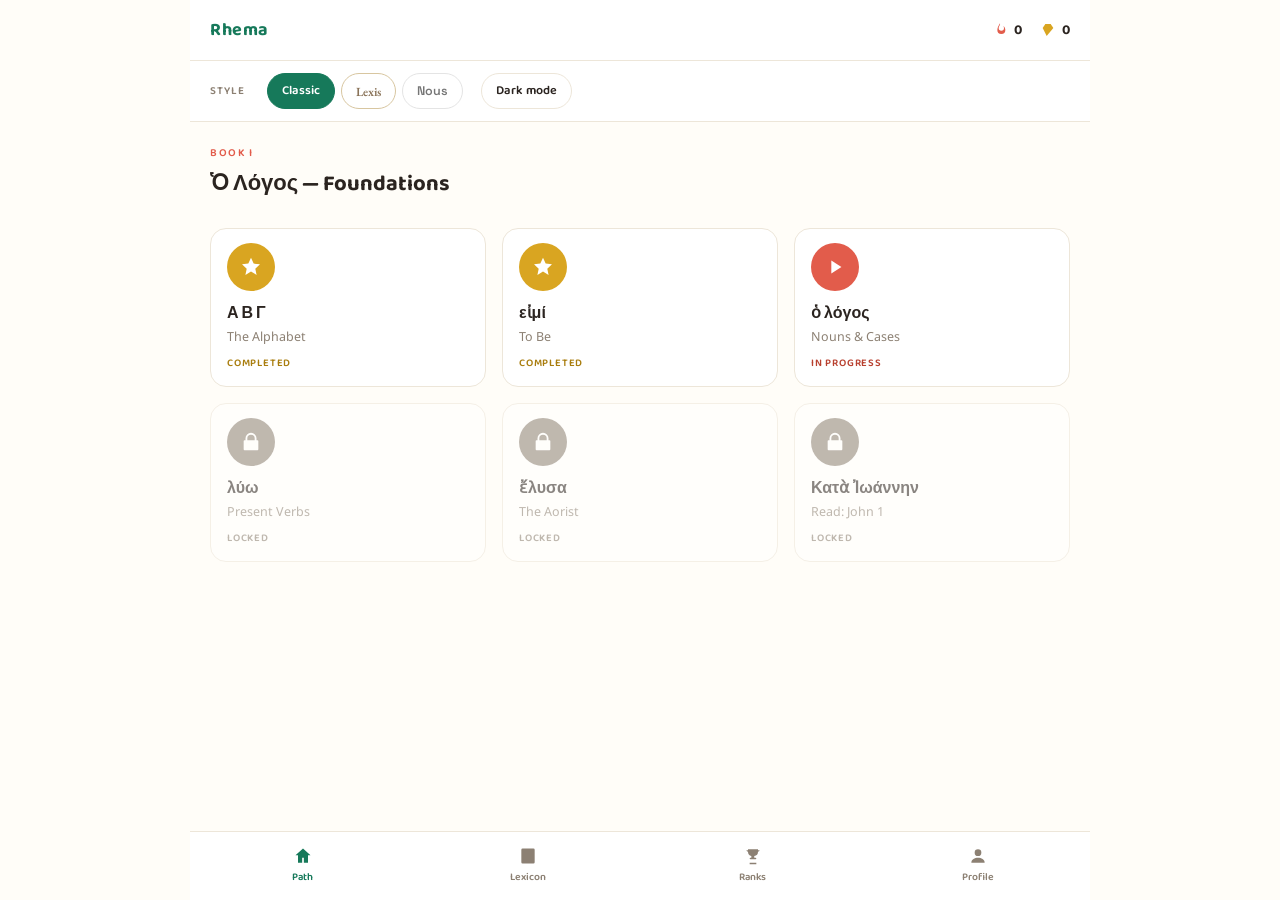
==== index.html @ 5d7080b9 "Scaffold Koine Greek learning app for Claude Code handoff Portable static-site project (plain HTML/C" ====
<!doctype html>
<html lang="en">
<head>
<meta charset="utf-8">
<meta name="viewport" content="width=device-width, initial-scale=1">
<title>Rhema — Learn Koine Greek</title>
<meta name="description" content="A Duolingo-style app for learning New Testament Koine Greek.">
<link rel="preconnect" href="https://fonts.googleapis.com">
<link rel="stylesheet" href="https://fonts.googleapis.com/css2?family=Baloo+2:wght@600;700;800&family=EB+Garamond:wght@500;600;700&family=Space+Grotesk:wght@500;600;700&family=Noto+Sans:wght@400;500;600;700&family=Noto+Serif:wght@400;600;700&display=swap">
<link rel="stylesheet" href="css/base.css">
<link rel="stylesheet" href="css/theme-classic.css">
<link rel="stylesheet" href="css/theme-lexis.css">
<link rel="stylesheet" href="css/theme-nous.css">
</head>
<body>

<div class="app-shell">

  <div class="topbar">
    <div class="app-name" id="appName">Rhema</div>
    <div class="stat-group">
      <div class="stat accent">
        <svg class="stat-icon" viewBox="0 0 24 24"><path d="M12 2c1 3-2 4-2 7a4 4 0 0 0 8 0c0-1-.5-2-1-3 2 1 3 4 3 6a6 6 0 0 1-12 0c0-4 2-6 4-10z" fill="currentColor"/></svg>
        <span id="streakStat">0</span>
      </div>
      <div class="stat gold">
        <svg class="stat-icon" viewBox="0 0 24 24"><path d="M4 9l4-6h8l4 6-10 12L4 9z" fill="currentColor"/></svg>
        <span id="xpStat">0</span>
      </div>
    </div>
  </div>

  <!--
    This panel is a WORKING demo of the theming decision from README.md
    (style is a user Settings preference, not a fixed choice) — not a
    placeholder. It should graduate into the real Settings screen rather
    than being thrown away once one exists.
  -->
  <div class="theme-panel">
    <span class="theme-panel-label">Style</span>
    <div class="theme-option-group" id="themeOptions">
      <button class="theme-option" data-theme="classic">Classic</button>
      <button class="theme-option" data-theme="lexis">Lexis</button>
      <button class="theme-option" data-theme="nous">Nous</button>
    </div>
    <button class="mode-toggle" id="modeToggle">
      <span id="modeLabel">Dark mode</span>
    </button>
  </div>

  <div class="unit-header">
    <div class="unit-kicker" id="unitKicker">&nbsp;</div>
    <div class="unit-title" id="unitTitle">&nbsp;</div>
  </div>

  <div class="lesson-path" id="lessonPath">
    <p style="padding:8px 4px;color:var(--muted);font-size:13px">Loading unit…</p>
  </div>

  <div class="bottom-nav">
    <button class="nav-item active" type="button">
      <svg viewBox="0 0 24 24"><path d="M12 3l9 8h-3v9h-5v-6H11v6H6v-9H3l9-8z" fill="currentColor"/></svg>
      <span class="nav-item-label">Path</span>
    </button>
    <button class="nav-item" type="button">
      <svg viewBox="0 0 24 24"><path d="M4 4.5A1.5 1.5 0 0 1 5.5 3H12v18H5.5A1.5 1.5 0 0 1 4 19.5v-15zM20 4.5A1.5 1.5 0 0 0 18.5 3H12v18h6.5a1.5 1.5 0 0 0 1.5-1.5v-15z" fill="currentColor"/></svg>
      <span class="nav-item-label">Lexicon</span>
    </button>
    <button class="nav-item" type="button">
      <svg viewBox="0 0 24 24"><path d="M6 4h12v3a5 5 0 0 1-4.5 5v2h1.5a1 1 0 0 1 0 2h-6a1 1 0 0 1 0-2H10v-2A5 5 0 0 1 6 7V4zM4 5h2v2a3 3 0 0 1-2-2V5zm16 0h-2v2a3 3 0 0 0 2-2V5zM8 20h8v2H8v-2z" fill="currentColor"/></svg>
      <span class="nav-item-label">Ranks</span>
    </button>
    <button class="nav-item" type="button">
      <svg viewBox="0 0 24 24"><circle cx="12" cy="8" r="4" fill="currentColor"/><path d="M4 20c0-4 4-6 8-6s8 2 8 6" fill="currentColor"/></svg>
      <span class="nav-item-label">Profile</span>
    </button>
  </div>

</div>

<script type="module">
  import { initTheme, setTheme, toggleMode, APP_NAME } from './js/theme.js';
  import { getProgress } from './js/storage.js';

  // ---- app name ----
  document.getElementById('appName').textContent = APP_NAME;
  document.title = `${APP_NAME} — Learn Koine Greek`;

  // ---- theme + mode, wired to js/theme.js + js/storage.js ----
  initTheme();
  refreshThemeUI();

  document.querySelectorAll('.theme-option').forEach((btn) => {
    btn.addEventListener('click', () => {
      setTheme(btn.dataset.theme);
      refreshThemeUI();
    });
  });

  document.getElementById('modeToggle').addEventListener('click', () => {
    toggleMode();
    refreshThemeUI();
  });

  function refreshThemeUI() {
    const current = document.documentElement.getAttribute('data-theme');
    const mode = document.documentElement.getAttribute('data-mode');
    document.querySelectorAll('.theme-option').forEach((btn) => {
      btn.classList.toggle('active', btn.dataset.theme === current);
    });
    document.getElementById('modeLabel').textContent =
      mode === 'dark' ? 'Light mode' : 'Dark mode';
  }

  // ---- progress stats, read from real storage (starts at 0 for a new learner) ----
  const progress = getProgress();
  document.getElementById('streakStat').textContent = progress.streak;
  document.getElementById('xpStat').textContent = progress.xp;

  // ---- lesson path, loaded from data/unit-01-foundations.sample.json ----
  loadUnit();

  async function loadUnit() {
    try {
      const res = await fetch('./data/unit-01-foundations.sample.json');
      if (!res.ok) throw new Error(`HTTP ${res.status}`);
      renderUnit(await res.json());
    } catch (err) {
      console.warn('Could not load unit data:', err);
      document.getElementById('lessonPath').innerHTML =
        '<p style="padding:8px 4px;color:var(--muted);font-size:13px">' +
        'Could not load lesson data. If you opened this file directly (file://), ' +
        'run it from a local server instead — see README.md &gt; Running locally.' +
        '</p>';
    }
  }

  function renderUnit(unit) {
    document.getElementById('unitKicker').textContent = unit.kicker;
    document.getElementById('unitTitle').textContent = unit.title;

    const container = document.getElementById('lessonPath');
    container.innerHTML = '';
    unit.lessons.forEach((lesson) => container.appendChild(renderNode(lesson)));
  }

  function renderNode(lesson) {
    const el = document.createElement('button');
    el.type = 'button';
    el.className = 'lesson-node';
    el.dataset.state = lesson.state;
    el.innerHTML = `
      <div class="node-dot">${nodeIcon(lesson.state)}</div>
      <div class="node-text">
        <div class="node-label">${escapeHtml(lesson.label)}</div>
        <div class="node-sub">${escapeHtml(lesson.sub)}</div>
      </div>
      <div class="node-status">${statusLabel(lesson.state)}</div>
    `;
    return el;
  }

  function statusLabel(state) {
    if (state === 'complete') return 'Completed';
    if (state === 'active') return 'In progress';
    return 'Locked';
  }

  function nodeIcon(state) {
    if (state === 'complete') {
      return '<svg viewBox="0 0 24 24"><path d="M12 2l2.9 6.3 6.9.8-5.1 4.7 1.4 6.8L12 17l-6.1 3.6 1.4-6.8-5.1-4.7 6.9-.8L12 2z" fill="currentColor"/></svg>';
    }
    if (state === 'active') {
      return '<svg viewBox="0 0 24 24"><path d="M8 5v14l11-7L8 5z" fill="currentColor"/></svg>';
    }
    return '<svg viewBox="0 0 24 24"><path d="M6 10V8a6 6 0 1 1 12 0v2h1a1 1 0 0 1 1 1v9a1 1 0 0 1-1 1H5a1 1 0 0 1-1-1v-9a1 1 0 0 1 1-1h1zm2 0h8V8a4 4 0 1 0-8 0v2z" fill="currentColor"/></svg>';
  }

  function escapeHtml(str) {
    const div = document.createElement('div');
    div.textContent = str;
    return div.innerHTML;
  }
</script>

</body>
</html>
---- css/base.css ----
/*
  base.css — shared, theme-independent layout and reset.
  No colors or fonts are hardcoded here: every visual value comes from
  CSS custom properties defined per-theme in css/theme-*.css and applied
  via [data-theme]/[data-mode] on <html> (see js/theme.js). This file
  only exists once; theme files never redefine layout, only tokens.
*/

* {
  box-sizing: border-box;
}

html, body {
  margin: 0;
  padding: 0;
  height: 100%;
}

body {
  background: var(--bg);
  color: var(--ink);
  font-family: var(--font-body);
  -webkit-font-smoothing: antialiased;
  transition: background 0.15s ease, color 0.15s ease;
}

img, svg {
  display: block;
}

button {
  font: inherit;
  cursor: pointer;
}

/* ---------- App shell ---------- */

.app-shell {
  max-width: 480px;
  margin: 0 auto;
  min-height: 100vh;
  display: flex;
  flex-direction: column;
  background: var(--bg);
}

@media (min-width: 900px) {
  .app-shell {
    max-width: 900px;
  }
}

/* ---------- Top bar ---------- */

.topbar {
  flex-shrink: 0;
  display: flex;
  align-items: center;
  justify-content: space-between;
  padding: 16px 20px;
  border-bottom: 1px solid var(--border);
  background: var(--surface);
}

.app-name {
  font-family: var(--font-display);
  font-weight: 700;
  font-size: 18px;
  letter-spacing: 0.5px;
  color: var(--primary);
}

.stat-group {
  display: flex;
  align-items: center;
  gap: 18px;
}

.stat {
  display: flex;
  align-items: center;
  gap: 6px;
  font-family: var(--font-display);
  font-weight: 700;
  font-size: 14px;
}

.stat-icon {
  width: 16px;
  height: 16px;
  flex-shrink: 0;
}

.stat.gold .stat-icon { color: var(--gold); }
.stat.accent .stat-icon { color: var(--accent); }
.stat.primary .stat-icon { color: var(--primary); }

/* ---------- Theme switcher panel (demo control, not a real Settings screen) ---------- */

.theme-panel {
  flex-shrink: 0;
  padding: 12px 20px;
  background: var(--surface);
  border-bottom: 1px solid var(--border);
  display: flex;
  flex-wrap: wrap;
  align-items: center;
  gap: 10px 18px;
}

.theme-panel-label {
  font-family: var(--font-display);
  font-weight: 600;
  font-size: 11px;
  letter-spacing: 1px;
  text-transform: uppercase;
  color: var(--muted);
  margin-right: 4px;
}

.theme-option-group {
  display: flex;
  gap: 6px;
}

.theme-option {
  padding: 7px 14px;
  border-radius: 20px;
  border: 1.5px solid var(--border);
  background: transparent;
  color: var(--muted);
  font-family: var(--font-display);
  font-weight: 600;
  font-size: 12.5px;
  transition: all 0.12s ease;
}

.theme-option.active {
  background: var(--primary);
  border-color: var(--primary);
  color: #fff;
}

.mode-toggle {
  padding: 7px 14px;
  border-radius: 20px;
  border: 1.5px solid var(--border);
  background: transparent;
  color: var(--ink);
  font-family: var(--font-display);
  font-weight: 600;
  font-size: 12.5px;
  display: flex;
  align-items: center;
  gap: 6px;
}

/* ---------- Unit header ---------- */

.unit-header {
  padding: 22px 20px 6px;
}

.unit-kicker {
  font-family: var(--font-display);
  font-weight: 600;
  font-size: 11px;
  letter-spacing: 1.5px;
  text-transform: uppercase;
  color: var(--accent);
}

.unit-title {
  font-family: var(--font-display);
  font-weight: 700;
  font-size: 22px;
  color: var(--ink);
  margin-top: 4px;
}

/* ---------- Lesson path ---------- */

.lesson-path {
  flex: 1;
  overflow-y: auto;
  padding: 20px 20px 100px;
  display: flex;
  flex-direction: column;
  gap: 14px;
}

@media (min-width: 900px) {
  .lesson-path {
    display: grid;
    grid-template-columns: repeat(3, minmax(0, 1fr));
    gap: 16px;
    align-content: start;
  }
}

.lesson-node {
  display: flex;
  align-items: center;
  gap: 16px;
  padding: 14px 16px;
  border-radius: var(--radius-lg, 14px);
  background: var(--surface);
  border: 1px solid var(--border);
  text-align: left;
}

@media (min-width: 900px) {
  .lesson-node {
    flex-direction: column;
    align-items: flex-start;
    gap: 10px;
  }
}

.lesson-node[data-state="locked"] {
  opacity: 0.55;
}

.node-dot {
  flex-shrink: 0;
  width: 48px;
  height: 48px;
  border-radius: 50%;
  display: flex;
  align-items: center;
  justify-content: center;
  color: #fff;
}

.node-dot svg {
  width: 22px;
  height: 22px;
}

.lesson-node[data-state="complete"] .node-dot { background: var(--gold); }
.lesson-node[data-state="active"] .node-dot { background: var(--accent); }
.lesson-node[data-state="locked"] .node-dot { background: var(--muted); }

.node-text {
  display: flex;
  flex-direction: column;
  gap: 2px;
  min-width: 0;
}

.node-label {
  font-family: var(--font-display);
  font-weight: 700;
  font-size: 16px;
  color: var(--ink);
}

.node-sub {
  font-size: 12.5px;
  color: var(--muted);
}

.node-status {
  margin-left: auto;
  font-family: var(--font-display);
  font-weight: 600;
  font-size: 10.5px;
  letter-spacing: 0.8px;
  text-transform: uppercase;
  color: var(--muted);
  flex-shrink: 0;
}

@media (min-width: 900px) {
  .node-status { margin-left: 0; }
}

.lesson-node[data-state="complete"] .node-status { color: var(--gold-dark); }
.lesson-node[data-state="active"] .node-status { color: var(--accent-dark); }

/* ---------- Bottom nav ---------- */

.bottom-nav {
  flex-shrink: 0;
  display: flex;
  border-top: 1px solid var(--border);
  background: var(--surface);
  padding: 8px 0 max(8px, env(safe-area-inset-bottom));
}

.nav-item {
  flex: 1;
  display: flex;
  flex-direction: column;
  align-items: center;
  gap: 3px;
  padding: 6px 0;
  color: var(--muted);
  background: none;
  border: none;
}

.nav-item svg {
  width: 20px;
  height: 20px;
}

.nav-item.active {
  color: var(--primary);
}

.nav-item-label {
  font-family: var(--font-display);
  font-weight: 600;
  font-size: 10.5px;
}
---- css/theme-classic.css ----
/*
  theme-classic.css — "Classic" skin: chunky, bright, Duolingo-genre-inspired.
  Green/gold/coral, rounded shapes, Baloo 2 + Noto Sans.
  Only CSS custom properties are defined here — no layout rules.
  See css/base.css for how these tokens are consumed.
*/

[data-theme="classic"] {
  --bg: #FFFDF8;
  --surface: #FFFFFF;
  --ink: #2B2420;
  --muted: #8C8073;
  --border: #EDE6D9;

  --primary: #16795A;
  --primary-dark: #0F5A41;
  --primary-tint: #E4F3EC;

  --gold: #D9A521;
  --gold-dark: #A97D0E;

  --accent: #E25C4B;
  --accent-dark: #B8402F;

  --font-display: 'Baloo 2', sans-serif;
  --font-body: 'Noto Sans', sans-serif;

  --radius-lg: 16px;
}

[data-theme="classic"][data-mode="dark"] {
  --bg: #1B2420;
  --surface: #22302A;
  --ink: #F2ECDD;
  --muted: #8FA396;
  --border: #2E3D36;

  --primary: #3FCB94;
  --primary-dark: #16795A;
  --primary-tint: #1E3830;

  --gold: #E8C24A;
  --gold-dark: #B08A2F;

  --accent: #F17E6C;
  --accent-dark: #E25C4B;
}
---- css/theme-lexis.css ----
/*
  theme-lexis.css — "Lexis" skin: illuminated-manuscript styling.
  Parchment/oxblood/gold, serif type, EB Garamond + Noto Serif.
  Only CSS custom properties are defined here — no layout rules.
  See css/base.css for how these tokens are consumed.
*/

[data-theme="lexis"] {
  --bg: #F3E9D2;
  --surface: #FBF3E3;
  --ink: #3B2417;
  --muted: #8A7358;
  --border: #D8C6A0;

  --primary: #7A1F1F;
  --primary-dark: #5C1616;
  --primary-tint: #EAD9C4;

  --gold: #B8860B;
  --gold-dark: #8C6508;

  --accent: #2F6B5E;
  --accent-dark: #204A41;

  --font-display: 'EB Garamond', serif;
  --font-body: 'Noto Serif', serif;

  --radius-lg: 6px;
}

[data-theme="lexis"][data-mode="dark"] {
  --bg: #241811;
  --surface: #2E1F17;
  --ink: #F3E9D2;
  --muted: #B0987A;
  --border: #4A3423;

  --primary: #C25B5B;
  --primary-dark: #7A1F1F;
  --primary-tint: #3A2419;

  --gold: #D9AE3F;
  --gold-dark: #8C6508;

  --accent: #5FA394;
  --accent-dark: #2F6B5E;
}
---- css/theme-nous.css ----
/*
  theme-nous.css — "Nous" skin: minimal editorial styling.
  White/black/electric-blue, no ornament, Space Grotesk + Noto Sans.
  Only CSS custom properties are defined here — no layout rules.
  See css/base.css for how these tokens are consumed.
*/

[data-theme="nous"] {
  --bg: #FFFFFF;
  --surface: #F5F5F5;
  --ink: #111111;
  --muted: #767676;
  --border: #E4E4E4;

  --primary: #0047FF;
  --primary-dark: #0033B8;
  --primary-tint: #EAF0FF;

  --gold: #C9A227;
  --gold-dark: #8C7015;

  --accent: #FF5A36;
  --accent-dark: #CC4529;

  --font-display: 'Space Grotesk', sans-serif;
  --font-body: 'Noto Sans', sans-serif;

  --radius-lg: 2px;
}

[data-theme="nous"][data-mode="dark"] {
  --bg: #0D0D0D;
  --surface: #1A1A1A;
  --ink: #F2F2F2;
  --muted: #9A9A9A;
  --border: #2E2E2E;

  --primary: #5C8AFF;
  --primary-dark: #0047FF;
  --primary-tint: #131B33;

  --gold: #D9B84A;
  --gold-dark: #8C7015;

  --accent: #FF7A5C;
  --accent-dark: #FF5A36;
}
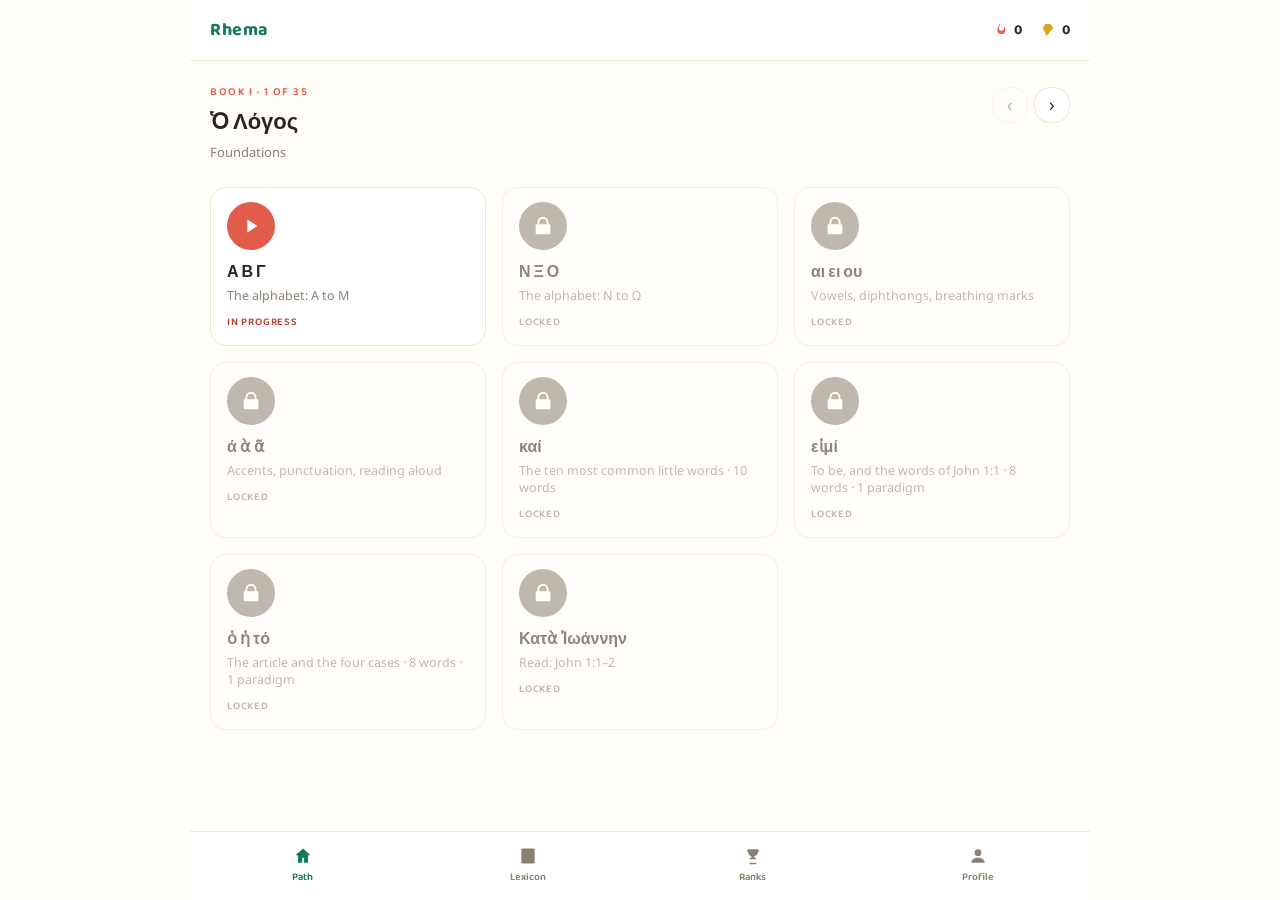
==== commit 81d5340b: "Build the Koine Greek app: content pipeline, curriculum, lesson screens, PWA Phase 1: derive all con" ====
--- a/index.html
+++ b/index.html
@@ -2,9 +2,16 @@
 <html lang="en">
 <head>
 <meta charset="utf-8">
-<meta name="viewport" content="width=device-width, initial-scale=1">
+<meta name="viewport" content="width=device-width, initial-scale=1, viewport-fit=cover">
 <title>Rhema — Learn Koine Greek</title>
 <meta name="description" content="A Duolingo-style app for learning New Testament Koine Greek.">
+<meta name="theme-color" content="#16795A">
+<link rel="manifest" href="manifest.json">
+<link rel="icon" href="icons/icon.svg" type="image/svg+xml">
+<link rel="apple-touch-icon" href="icons/apple-touch-icon.png">
+<meta name="apple-mobile-web-app-capable" content="yes">
+<meta name="apple-mobile-web-app-status-bar-style" content="default">
+<meta name="apple-mobile-web-app-title" content="Rhema">
 <link rel="preconnect" href="https://fonts.googleapis.com">
 <link rel="stylesheet" href="https://fonts.googleapis.com/css2?family=Baloo+2:wght@600;700;800&family=EB+Garamond:wght@500;600;700&family=Space+Grotesk:wght@500;600;700&family=Noto+Sans:wght@400;500;600;700&family=Noto+Serif:wght@400;600;700&display=swap">
 <link rel="stylesheet" href="css/base.css">
@@ -30,27 +37,28 @@
     </div>
   </div>
 
-  <!--
-    This panel is a WORKING demo of the theming decision from README.md
-    (style is a user Settings preference, not a fixed choice) — not a
-    placeholder. It should graduate into the real Settings screen rather
-    than being thrown away once one exists.
-  -->
-  <div class="theme-panel">
-    <span class="theme-panel-label">Style</span>
-    <div class="theme-option-group" id="themeOptions">
-      <button class="theme-option" data-theme="classic">Classic</button>
-      <button class="theme-option" data-theme="lexis">Lexis</button>
-      <button class="theme-option" data-theme="nous">Nous</button>
+  <div class="unit-header">
+    <div class="unit-header-row">
+      <div>
+        <div class="unit-kicker" id="unitKicker">&nbsp;</div>
+        <div class="unit-title" id="unitTitle">&nbsp;</div>
+        <div class="unit-sub" id="unitSub">&nbsp;</div>
+      </div>
+      <div class="unit-nav">
+        <button class="unit-nav-btn" id="prevUnit" type="button" aria-label="Previous book">‹</button>
+        <button class="unit-nav-btn" id="nextUnit" type="button" aria-label="Next book">›</button>
+      </div>
     </div>
-    <button class="mode-toggle" id="modeToggle">
-      <span id="modeLabel">Dark mode</span>
-    </button>
-  </div>
-
-  <div class="unit-header">
-    <div class="unit-kicker" id="unitKicker">&nbsp;</div>
-    <div class="unit-title" id="unitTitle">&nbsp;</div>
+  </div>
+
+  <div class="install-banner" id="installBanner" hidden>
+    <span>Install Rhema on this device to study offline.</span>
+    <button class="btn secondary" id="installBtn" type="button">Install</button>
+  </div>
+
+  <div class="due-banner" id="dueBanner" hidden>
+    <span><strong id="dueCount">0</strong> <span id="dueLabel">words due for review</span></span>
+    <button class="btn" id="dueBtn" type="button">Review now</button>
   </div>
 
   <div class="lesson-path" id="lessonPath">
@@ -70,7 +78,7 @@
       <svg viewBox="0 0 24 24"><path d="M6 4h12v3a5 5 0 0 1-4.5 5v2h1.5a1 1 0 0 1 0 2h-6a1 1 0 0 1 0-2H10v-2A5 5 0 0 1 6 7V4zM4 5h2v2a3 3 0 0 1-2-2V5zm16 0h-2v2a3 3 0 0 0 2-2V5zM8 20h8v2H8v-2z" fill="currentColor"/></svg>
       <span class="nav-item-label">Ranks</span>
     </button>
-    <button class="nav-item" type="button">
+    <button class="nav-item" type="button" id="profileNav" title="Profile & settings">
       <svg viewBox="0 0 24 24"><circle cx="12" cy="8" r="4" fill="currentColor"/><path d="M4 20c0-4 4-6 8-6s8 2 8 6" fill="currentColor"/></svg>
       <span class="nav-item-label">Profile</span>
     </button>
@@ -79,8 +87,9 @@
 </div>
 
 <script type="module">
-  import { initTheme, setTheme, toggleMode, APP_NAME } from './js/theme.js';
-  import { getProgress } from './js/storage.js';
+  import { initTheme, APP_NAME } from './js/theme.js';
+  import { initPwa, canInstall, onInstallAvailable, promptInstall, isStandalone } from './js/pwa.js';
+  import { getProgress, getAllVocabRecords, getDueVocabItems, getDueFormIds } from './js/storage.js';
 
   // ---- app name ----
   document.getElementById('appName').textContent = APP_NAME;
@@ -88,45 +97,58 @@
 
   // ---- theme + mode, wired to js/theme.js + js/storage.js ----
   initTheme();
-  refreshThemeUI();
-
-  document.querySelectorAll('.theme-option').forEach((btn) => {
-    btn.addEventListener('click', () => {
-      setTheme(btn.dataset.theme);
-      refreshThemeUI();
-    });
-  });
-
-  document.getElementById('modeToggle').addEventListener('click', () => {
-    toggleMode();
-    refreshThemeUI();
-  });
-
-  function refreshThemeUI() {
-    const current = document.documentElement.getAttribute('data-theme');
-    const mode = document.documentElement.getAttribute('data-mode');
-    document.querySelectorAll('.theme-option').forEach((btn) => {
-      btn.classList.toggle('active', btn.dataset.theme === current);
-    });
-    document.getElementById('modeLabel').textContent =
-      mode === 'dark' ? 'Light mode' : 'Dark mode';
-  }
+  initPwa();
+
+  // Style, mode, pronunciation and translation are chosen on the Settings screen (Profile tab).
+  document.getElementById('profileNav').addEventListener('click', () => { location.href = 'settings.html'; });
+
+  // "Add to Home Screen" nudge, shown only when the browser offers an install prompt (PWA).
+  const installBanner = document.getElementById('installBanner');
+  const showInstall = (available) => { installBanner.hidden = !available || isStandalone(); };
+  showInstall(canInstall());
+  onInstallAvailable(showInstall);
+  document.getElementById('installBtn').addEventListener('click', async () => { await promptInstall(); showInstall(false); });
 
   // ---- progress stats, read from real storage (starts at 0 for a new learner) ----
   const progress = getProgress();
   document.getElementById('streakStat').textContent = progress.streak;
   document.getElementById('xpStat').textContent = progress.xp;
 
-  // ---- lesson path, loaded from data/unit-01-foundations.sample.json ----
-  loadUnit();
-
-  async function loadUnit() {
+  // ---- due reviews banner (PEDAGOGY M3: "due today" is the primary unit of a session) ----
+  // Vocab and forms (paradigm cells, principal parts) are both SRS objects; one button runs the
+  // vocab review and chains straight into the forms review.
+  const dueIds = getDueVocabItems(Object.keys(getAllVocabRecords()));
+  const dueForms = getDueFormIds();
+  if (dueIds.length || dueForms.length) {
+    const bits = [];
+    if (dueIds.length) bits.push(`${dueIds.length} word${dueIds.length === 1 ? '' : 's'}`);
+    if (dueForms.length) bits.push(`${dueForms.length} form${dueForms.length === 1 ? '' : 's'}`);
+    document.getElementById('dueCount').textContent = bits.join(' · ');
+    document.getElementById('dueLabel').textContent = 'due for review';
+    document.getElementById('dueBanner').hidden = false;
+  }
+  document.getElementById('dueBtn').addEventListener('click', () => {
+    if (dueIds.length) location.href = dueForms.length ? 'drill.html?mode=due&return=grammar.html%3Fmode%3Ddue' : 'drill.html?mode=due';
+    else location.href = 'grammar.html?mode=due';
+  });
+
+  // ---- lesson path, driven by data/curriculum.json + progress.lessonsCompleted ----
+  // The curriculum index lists every Book (unit) and its lessons; full lesson
+  // content (vocab, paradigms, rule text, verses) lives in data/units/<id>.json
+  // and is loaded by the lesson screens, not here.
+  let curriculum = null;
+  let unitIndex = 0;
+  loadCurriculum();
+
+  async function loadCurriculum() {
     try {
-      const res = await fetch('./data/unit-01-foundations.sample.json');
+      const res = await fetch('./data/curriculum.json');
       if (!res.ok) throw new Error(`HTTP ${res.status}`);
-      renderUnit(await res.json());
+      curriculum = await res.json();
+      unitIndex = currentUnitIndex(curriculum.units, progress.lessonsCompleted);
+      renderUnit();
     } catch (err) {
-      console.warn('Could not load unit data:', err);
+      console.warn('Could not load curriculum:', err);
       document.getElementById('lessonPath').innerHTML =
         '<p style="padding:8px 4px;color:var(--muted);font-size:13px">' +
         'Could not load lesson data. If you opened this file directly (file://), ' +
@@ -135,13 +157,60 @@
     }
   }
 
-  function renderUnit(unit) {
-    document.getElementById('unitKicker').textContent = unit.kicker;
+  /** The first Book with an unfinished lesson (or the last Book if everything is done). */
+  function currentUnitIndex(units, done) {
+    const i = units.findIndex((u) => u.lessons.some((l) => !done.includes(l.id)));
+    return i === -1 ? units.length - 1 : i;
+  }
+
+  /** complete = in progress.lessonsCompleted; active = first incomplete lesson in the Book; else locked. */
+  function lessonState(unit, lesson, done) {
+    if (done.includes(lesson.id)) return 'complete';
+    const firstOpen = unit.lessons.find((l) => !done.includes(l.id));
+    return firstOpen && firstOpen.id === lesson.id ? 'active' : 'locked';
+  }
+
+  document.getElementById('prevUnit').addEventListener('click', () => { if (unitIndex > 0) { unitIndex--; renderUnit(); } });
+  document.getElementById('nextUnit').addEventListener('click', () => { if (curriculum && unitIndex < curriculum.units.length - 1) { unitIndex++; renderUnit(); } });
+
+  function renderUnit() {
+    const unit = curriculum.units[unitIndex];
+    const done = progress.lessonsCompleted;
+    document.getElementById('unitKicker').textContent = `${unit.kicker} · ${unitIndex + 1} of ${curriculum.units.length}`;
     document.getElementById('unitTitle').textContent = unit.title;
+    document.getElementById('unitSub').textContent = unit.sub;
+    document.getElementById('prevUnit').disabled = unitIndex === 0;
+    document.getElementById('nextUnit').disabled = unitIndex === curriculum.units.length - 1;
 
     const container = document.getElementById('lessonPath');
     container.innerHTML = '';
-    unit.lessons.forEach((lesson) => container.appendChild(renderNode(lesson)));
+    unit.lessons.forEach((lesson) => {
+      const node = renderNode({ ...lesson, state: lessonState(unit, lesson, done), sub: lessonSub(lesson) });
+      // Alphabet lessons open the alphabet screen, reading lessons open Read & Translate (which
+      // sends the learner through the vocab drill first if the passage has new words), and every
+      // other lesson with vocabulary opens the vocab drill. Locked lessons stay openable: the lock
+      // is guidance, not a wall.
+      // Grammar/verb lessons with paradigms or a strange-verb pool open the grammar screen, which
+      // hands off to the vocab drill afterwards.
+      const hasGrammar = (lesson.paradigms && lesson.paradigms.length) || lesson.irregularCount;
+      const href = lesson.type === 'alphabet' ? `alphabet.html?lesson=${encodeURIComponent(lesson.id)}`
+        : lesson.type === 'reading' ? `reading.html?lesson=${encodeURIComponent(lesson.id)}`
+        : hasGrammar ? `grammar.html?lesson=${encodeURIComponent(lesson.id)}`
+        : lesson.vocabCount ? `drill.html?lesson=${encodeURIComponent(lesson.id)}` : null;
+      if (href) {
+        node.classList.add('linked');
+        node.addEventListener('click', () => { location.href = href; });
+      }
+      container.appendChild(node);
+    });
+  }
+
+  function lessonSub(lesson) {
+    const bits = [lesson.sub];
+    if (lesson.vocabCount) bits.push(`${lesson.vocabCount} words`);
+    if (lesson.paradigms && lesson.paradigms.length) bits.push(`${lesson.paradigms.length} paradigm${lesson.paradigms.length > 1 ? 's' : ''}`);
+    if (lesson.irregularCount) bits.push(`${lesson.irregularCount} strange verb${lesson.irregularCount > 1 ? 's' : ''}`);
+    return bits.join(' · ');
   }
 
   function renderNode(lesson) {
--- a/css/base.css
+++ b/css/base.css
@@ -161,6 +161,46 @@
   padding: 22px 20px 6px;
 }
 
+.unit-header-row {
+  display: flex;
+  align-items: flex-start;
+  justify-content: space-between;
+  gap: 12px;
+}
+
+.unit-sub {
+  font-size: 13px;
+  color: var(--muted);
+  margin-top: 2px;
+}
+
+.unit-nav {
+  display: flex;
+  gap: 6px;
+  flex-shrink: 0;
+  margin-top: 4px;
+}
+
+.unit-nav-btn {
+  width: 36px;
+  height: 36px;
+  border-radius: var(--radius-lg, 14px);
+  border: 1.5px solid var(--border);
+  background: var(--surface);
+  color: var(--ink);
+  font-family: var(--font-display);
+  font-size: 20px;
+  line-height: 1;
+  display: flex;
+  align-items: center;
+  justify-content: center;
+}
+
+.unit-nav-btn:disabled {
+  opacity: 0.35;
+  cursor: default;
+}
+
 .unit-kicker {
   font-family: var(--font-display);
   font-weight: 600;
@@ -314,3 +354,840 @@
   font-weight: 600;
   font-size: 10.5px;
 }
+
+/* ---------- Due-review banner (lesson path) ---------- */
+
+.install-banner + .due-banner {
+  margin-top: 10px;
+}
+
+.due-banner {
+  margin: 0 20px;
+  padding: 12px 14px;
+  border-radius: var(--radius-lg, 14px);
+  background: var(--primary-tint);
+  border: 1px solid var(--border);
+  display: flex;
+  align-items: center;
+  justify-content: space-between;
+  gap: 12px;
+  font-size: 13.5px;
+  color: var(--ink);
+}
+
+.due-banner[hidden] {
+  display: none;
+}
+
+.due-banner strong {
+  font-family: var(--font-display);
+  color: var(--primary);
+}
+
+.btn {
+  padding: 9px 16px;
+  border-radius: var(--radius-lg, 14px);
+  border: 1.5px solid var(--primary);
+  background: var(--primary);
+  color: #fff;
+  font-family: var(--font-display);
+  font-weight: 700;
+  font-size: 14px;
+  white-space: nowrap;
+}
+
+.btn.secondary {
+  background: transparent;
+  color: var(--primary);
+}
+
+.btn:disabled {
+  opacity: 0.45;
+  cursor: default;
+}
+
+.lesson-node.linked {
+  cursor: pointer;
+}
+
+/* ---------- Drill screen ---------- */
+
+.drill-top {
+  flex-shrink: 0;
+  display: flex;
+  align-items: center;
+  gap: 14px;
+  padding: 12px 20px;
+  border-bottom: 1px solid var(--border);
+  background: var(--surface);
+}
+
+.icon-btn {
+  width: 36px;
+  height: 36px;
+  border-radius: 50%;
+  border: 1.5px solid var(--border);
+  background: transparent;
+  color: var(--ink);
+  display: flex;
+  align-items: center;
+  justify-content: center;
+  flex-shrink: 0;
+}
+
+.icon-btn svg {
+  width: 18px;
+  height: 18px;
+}
+
+.progress {
+  flex: 1;
+  height: 10px;
+  border-radius: 5px;
+  background: var(--border);
+  overflow: hidden;
+}
+
+.progress-fill {
+  height: 100%;
+  width: 0;
+  background: var(--primary);
+  border-radius: 5px;
+  transition: width 0.25s ease;
+}
+
+.drill-body {
+  flex: 1;
+  overflow-y: auto;
+  padding: 20px 20px 120px;
+  display: flex;
+  flex-direction: column;
+  gap: 16px;
+  max-width: 560px;
+  width: 100%;
+  margin: 0 auto;
+}
+
+.drill-kicker {
+  font-family: var(--font-display);
+  font-weight: 600;
+  font-size: 11px;
+  letter-spacing: 1.5px;
+  text-transform: uppercase;
+  color: var(--accent);
+}
+
+.card {
+  background: var(--surface);
+  border: 1px solid var(--border);
+  border-radius: var(--radius-lg, 14px);
+  padding: 22px 20px;
+}
+
+.prompt {
+  text-align: center;
+}
+
+.prompt-main {
+  font-family: var(--font-display);
+  font-weight: 700;
+  font-size: 40px;
+  line-height: 1.15;
+  color: var(--ink);
+  word-break: break-word;
+}
+
+.prompt-main.english {
+  font-size: 26px;
+}
+
+.prompt-hint {
+  margin-top: 8px;
+  font-size: 13px;
+  color: var(--muted);
+}
+
+.intro-citation {
+  font-family: var(--font-display);
+  font-size: 18px;
+  color: var(--muted);
+  margin-top: 4px;
+}
+
+.intro-gloss {
+  font-size: 22px;
+  color: var(--ink);
+  margin-top: 14px;
+}
+
+.intro-meta {
+  margin-top: 10px;
+  font-size: 13px;
+  color: var(--muted);
+}
+
+.options {
+  display: grid;
+  gap: 10px;
+}
+
+.option {
+  text-align: left;
+  padding: 14px 16px;
+  border-radius: var(--radius-lg, 14px);
+  border: 1.5px solid var(--border);
+  background: var(--surface);
+  color: var(--ink);
+  font-size: 17px;
+  line-height: 1.3;
+  display: flex;
+  align-items: center;
+  gap: 12px;
+}
+
+.option .key {
+  flex-shrink: 0;
+  width: 24px;
+  height: 24px;
+  border-radius: 6px;
+  border: 1px solid var(--border);
+  font-family: var(--font-display);
+  font-size: 12px;
+  font-weight: 700;
+  display: flex;
+  align-items: center;
+  justify-content: center;
+  color: var(--muted);
+}
+
+.option.greek {
+  font-family: var(--font-display);
+  font-weight: 700;
+  font-size: 22px;
+}
+
+.option:not(:disabled):hover {
+  border-color: var(--primary);
+}
+
+.option.correct {
+  border-color: var(--ok);
+  background: var(--ok-tint);
+}
+
+.option.wrong {
+  border-color: var(--bad);
+  background: var(--bad-tint);
+}
+
+.option:disabled {
+  cursor: default;
+}
+
+.type-row {
+  display: flex;
+  gap: 10px;
+}
+
+.type-input {
+  flex: 1;
+  min-width: 0;
+  padding: 14px 16px;
+  border-radius: var(--radius-lg, 14px);
+  border: 1.5px solid var(--border);
+  background: var(--surface);
+  color: var(--ink);
+  font: inherit;
+  font-size: 20px;
+}
+
+.type-input.greek {
+  font-family: var(--font-display);
+  font-weight: 700;
+  font-size: 24px;
+}
+
+.type-input:focus {
+  outline: none;
+  border-color: var(--primary);
+}
+
+.kbd {
+  display: grid;
+  grid-template-columns: repeat(7, minmax(0, 1fr));
+  gap: 6px;
+}
+
+.kbd button {
+  padding: 10px 0;
+  border-radius: 8px;
+  border: 1px solid var(--border);
+  background: var(--surface);
+  color: var(--ink);
+  font-family: var(--font-display);
+  font-size: 18px;
+  font-weight: 600;
+}
+
+.kbd button.wide {
+  grid-column: span 2;
+  font-size: 14px;
+}
+
+.feedback {
+  border-radius: var(--radius-lg, 14px);
+  padding: 16px 18px;
+  border: 1.5px solid var(--ok);
+  background: var(--ok-tint);
+  display: none;
+}
+
+.feedback.show {
+  display: block;
+}
+
+.feedback.bad {
+  border-color: var(--bad);
+  background: var(--bad-tint);
+}
+
+.feedback-headline {
+  font-family: var(--font-display);
+  font-weight: 700;
+  font-size: 15px;
+  color: var(--ok);
+}
+
+.feedback.bad .feedback-headline {
+  color: var(--bad);
+}
+
+.feedback-answer {
+  margin-top: 6px;
+  font-size: 18px;
+  color: var(--ink);
+}
+
+.feedback-reason {
+  margin-top: 6px;
+  font-size: 13px;
+  color: var(--muted);
+}
+
+.drill-footer {
+  position: fixed;
+  left: 0;
+  right: 0;
+  bottom: 0;
+  padding: 14px 20px max(14px, env(safe-area-inset-bottom));
+  background: var(--surface);
+  border-top: 1px solid var(--border);
+  display: flex;
+  justify-content: center;
+}
+
+.drill-footer[hidden] {
+  display: none;
+}
+
+.drill-footer .btn {
+  width: 100%;
+  max-width: 520px;
+  padding: 14px 16px;
+  font-size: 16px;
+}
+
+.summary-stats {
+  display: grid;
+  grid-template-columns: repeat(3, minmax(0, 1fr));
+  gap: 10px;
+  margin-top: 14px;
+}
+
+.summary-stat {
+  text-align: center;
+  padding: 12px 6px;
+  border-radius: var(--radius-lg, 14px);
+  border: 1px solid var(--border);
+}
+
+.summary-stat b {
+  display: block;
+  font-family: var(--font-display);
+  font-size: 22px;
+  color: var(--primary);
+}
+
+.summary-stat span {
+  font-size: 11.5px;
+  color: var(--muted);
+  text-transform: uppercase;
+  letter-spacing: 0.8px;
+}
+
+.summary-list {
+  margin-top: 14px;
+  font-size: 14px;
+  color: var(--ink);
+  display: grid;
+  gap: 6px;
+}
+
+.summary-list .greek {
+  font-family: var(--font-display);
+  font-weight: 700;
+}
+
+/* ---------- Shared session bits ---------- */
+
+.session-note {
+  font-size: 13px;
+  color: var(--muted);
+  text-align: center;
+  margin: 0;
+}
+
+.prompt-main.letter {
+  font-size: 72px;
+  line-height: 1;
+}
+
+.prompt-main .stress {
+  color: var(--primary);
+  text-decoration: underline;
+  text-decoration-thickness: 3px;
+  text-underline-offset: 6px;
+}
+
+.letter-pair {
+  display: flex;
+  justify-content: center;
+  align-items: baseline;
+  gap: 24px;
+  font-family: var(--font-display);
+  font-weight: 700;
+  font-size: 84px;
+  line-height: 1;
+  color: var(--ink);
+}
+
+.letter-pair .lower {
+  color: var(--primary);
+}
+
+.letter-name {
+  margin-top: 14px;
+  font-family: var(--font-display);
+  font-weight: 700;
+  font-size: 24px;
+  color: var(--ink);
+}
+
+.letter-facts {
+  margin-top: 10px;
+  display: grid;
+  gap: 6px;
+  font-size: 15px;
+  color: var(--ink);
+}
+
+.letter-facts .k {
+  font-family: var(--font-display);
+  font-weight: 600;
+  font-size: 11px;
+  letter-spacing: 1px;
+  text-transform: uppercase;
+  color: var(--muted);
+  margin-right: 6px;
+}
+
+.rule-title {
+  font-family: var(--font-display);
+  font-weight: 700;
+  font-size: 20px;
+  color: var(--ink);
+}
+
+.rule-body {
+  margin-top: 8px;
+  font-size: 15px;
+  line-height: 1.5;
+  color: var(--ink);
+}
+
+.rule-examples {
+  margin-top: 12px;
+  display: grid;
+  gap: 8px;
+}
+
+.rule-example {
+  padding: 10px 12px;
+  border-radius: var(--radius-lg, 14px);
+  background: var(--primary-tint);
+  font-size: 14px;
+}
+
+.rule-example .gr {
+  font-family: var(--font-display);
+  font-weight: 700;
+  font-size: 18px;
+  color: var(--ink);
+  display: block;
+}
+
+.rule-example .en {
+  color: var(--muted);
+}
+
+.ref-table {
+  width: 100%;
+  border-collapse: collapse;
+  font-size: 14px;
+  margin-top: 10px;
+}
+
+.ref-table td {
+  padding: 8px 6px;
+  border-top: 1px solid var(--border);
+  vertical-align: top;
+}
+
+.ref-table td.gr {
+  font-family: var(--font-display);
+  font-weight: 700;
+  font-size: 22px;
+  color: var(--primary);
+  white-space: nowrap;
+  width: 1%;
+}
+
+.pill-group {
+  display: inline-flex;
+  gap: 6px;
+}
+
+.pill {
+  padding: 5px 11px;
+  border-radius: 20px;
+  border: 1.5px solid var(--border);
+  background: transparent;
+  color: var(--muted);
+  font-family: var(--font-display);
+  font-weight: 600;
+  font-size: 12px;
+}
+
+.pill.active {
+  background: var(--primary);
+  border-color: var(--primary);
+  color: #fff;
+}
+
+/* ---------- Read & Translate ---------- */
+
+.verse {
+  font-family: var(--font-display);
+  font-weight: 600;
+  font-size: 26px;
+  line-height: 1.7;
+  color: var(--ink);
+}
+
+.verse .w {
+  cursor: pointer;
+  border-radius: 6px;
+  padding: 0 2px;
+}
+
+.verse .w.unknown {
+  text-decoration: underline dotted;
+  text-decoration-color: var(--accent);
+  text-decoration-thickness: 2px;
+  text-underline-offset: 6px;
+}
+
+.verse .w.active {
+  background: var(--primary-tint);
+  color: var(--primary);
+}
+
+.verse .punct {
+  color: var(--muted);
+}
+
+.verse-meta {
+  margin-top: 12px;
+  display: flex;
+  justify-content: space-between;
+  gap: 10px;
+  flex-wrap: wrap;
+  font-size: 12.5px;
+  color: var(--muted);
+}
+
+.verse-meta .legend .w {
+  font-family: var(--font-body);
+  cursor: default;
+}
+
+.gloss-panel {
+  border: 1.5px solid var(--primary);
+  background: var(--primary-tint);
+  border-radius: var(--radius-lg, 14px);
+  padding: 14px 16px;
+}
+
+.gloss-panel[hidden] {
+  display: none;
+}
+
+.gloss-head {
+  display: flex;
+  align-items: baseline;
+  justify-content: space-between;
+  gap: 10px;
+}
+
+.gloss-form {
+  font-family: var(--font-display);
+  font-weight: 700;
+  font-size: 24px;
+  color: var(--ink);
+}
+
+.gloss-pos {
+  font-family: var(--font-display);
+  font-weight: 600;
+  font-size: 11px;
+  letter-spacing: 1px;
+  text-transform: uppercase;
+  color: var(--primary);
+}
+
+.gloss-parse {
+  margin-top: 4px;
+  font-size: 13px;
+  color: var(--muted);
+}
+
+.gloss-lemma {
+  margin-top: 10px;
+  font-size: 15px;
+  color: var(--ink);
+}
+
+.gloss-lemma .k {
+  font-size: 11px;
+  text-transform: uppercase;
+  letter-spacing: 1px;
+  color: var(--muted);
+}
+
+.gloss-status {
+  margin-top: 6px;
+  font-size: 12px;
+  color: var(--muted);
+}
+
+.tr-head {
+  display: flex;
+  justify-content: flex-end;
+}
+
+.tr-text {
+  margin-top: 12px;
+  font-size: 18px;
+  line-height: 1.55;
+  color: var(--ink);
+}
+
+.rate {
+  margin-top: 4px;
+}
+
+.rate-label {
+  font-family: var(--font-display);
+  font-weight: 600;
+  font-size: 13px;
+  color: var(--muted);
+  text-align: center;
+  margin-bottom: 10px;
+}
+
+.rate-buttons {
+  display: grid;
+  grid-template-columns: repeat(3, minmax(0, 1fr));
+  gap: 10px;
+}
+
+.rate-btn {
+  padding: 14px 8px;
+  border-radius: var(--radius-lg, 14px);
+  border: 1.5px solid var(--border);
+  background: var(--surface);
+  color: var(--ink);
+  font-family: var(--font-display);
+  font-weight: 700;
+  font-size: 14px;
+}
+
+.rate-btn.miss { border-color: var(--bad); color: var(--bad); }
+.rate-btn.close { border-color: var(--gold); color: var(--gold-dark); }
+.rate-btn.nailed { border-color: var(--ok); color: var(--ok); }
+
+/* ---------- Settings ---------- */
+
+.settings-body {
+  flex: 1;
+  overflow-y: auto;
+  padding: 20px 20px 110px;
+  display: flex;
+  flex-direction: column;
+  gap: 16px;
+  max-width: 560px;
+  width: 100%;
+  margin: 0 auto;
+}
+
+.settings-section {
+  background: var(--surface);
+  border: 1px solid var(--border);
+  border-radius: var(--radius-lg, 14px);
+  padding: 16px 18px;
+}
+
+.settings-title {
+  font-family: var(--font-display);
+  font-weight: 700;
+  font-size: 12px;
+  letter-spacing: 1.2px;
+  text-transform: uppercase;
+  color: var(--muted);
+  margin-bottom: 10px;
+}
+
+.settings-row {
+  display: flex;
+  align-items: center;
+  justify-content: space-between;
+  gap: 12px;
+  padding: 10px 0;
+  border-top: 1px solid var(--border);
+}
+
+.settings-row:first-of-type {
+  border-top: 0;
+}
+
+.settings-label {
+  font-size: 15px;
+  color: var(--ink);
+}
+
+.settings-help {
+  font-size: 12.5px;
+  color: var(--muted);
+  margin-top: 2px;
+}
+
+.theme-option-group.wrap {
+  flex-wrap: wrap;
+  justify-content: flex-end;
+}
+
+.stat-grid {
+  display: grid;
+  grid-template-columns: repeat(3, minmax(0, 1fr));
+  gap: 10px;
+}
+
+.about {
+  font-size: 13px;
+  line-height: 1.5;
+  color: var(--muted);
+}
+
+.about b {
+  color: var(--ink);
+}
+
+.danger {
+  border-color: var(--bad);
+  color: var(--bad);
+  background: transparent;
+}
+
+.install-banner {
+  margin: 0 20px;
+  padding: 12px 14px;
+  border-radius: var(--radius-lg, 14px);
+  background: var(--surface);
+  border: 1px solid var(--border);
+  display: flex;
+  align-items: center;
+  justify-content: space-between;
+  gap: 12px;
+  font-size: 13.5px;
+  color: var(--ink);
+}
+
+.install-banner[hidden] {
+  display: none;
+}
+
+.hidden-input {
+  display: none;
+}
+
+/* ---------- Paradigm tables (grammar screen) ---------- */
+
+.paradigm-wrap {
+  overflow-x: auto;
+  margin-top: 10px;
+}
+
+.paradigm {
+  border-collapse: collapse;
+  width: 100%;
+  font-size: 14px;
+}
+
+.paradigm th {
+  font-family: var(--font-display);
+  font-weight: 600;
+  font-size: 11px;
+  letter-spacing: 0.8px;
+  text-transform: uppercase;
+  color: var(--muted);
+  text-align: left;
+  padding: 6px 8px;
+  white-space: nowrap;
+}
+
+.paradigm thead th {
+  text-align: center;
+  border-bottom: 1px solid var(--border);
+}
+
+.paradigm td {
+  padding: 7px 8px;
+  border-top: 1px solid var(--border);
+  text-align: center;
+}
+
+.paradigm td.gr {
+  font-family: var(--font-display);
+  font-weight: 700;
+  font-size: 19px;
+  color: var(--ink);
+  white-space: nowrap;
+}
+
+.paradigm.parts td.gr {
+  text-align: left;
+}
+
+.paradigm tbody tr:first-child td {
+  border-top: 0;
+}
--- a/css/theme-classic.css
+++ b/css/theme-classic.css
@@ -6,6 +6,10 @@
 */
 
 [data-theme="classic"] {
+  --ok: #16795A;
+  --ok-tint: #E4F3EC;
+  --bad: #C0392B;
+  --bad-tint: #FBE9E7;
   --bg: #FFFDF8;
   --surface: #FFFFFF;
   --ink: #2B2420;
@@ -29,6 +33,10 @@
 }
 
 [data-theme="classic"][data-mode="dark"] {
+  --ok: #3FCB94;
+  --ok-tint: #1E3830;
+  --bad: #F17E6C;
+  --bad-tint: #3A2622;
   --bg: #1B2420;
   --surface: #22302A;
   --ink: #F2ECDD;
--- a/css/theme-lexis.css
+++ b/css/theme-lexis.css
@@ -6,6 +6,10 @@
 */
 
 [data-theme="lexis"] {
+  --ok: #2F6B5E;
+  --ok-tint: #DCE9E2;
+  --bad: #7A1F1F;
+  --bad-tint: #EED6CF;
   --bg: #F3E9D2;
   --surface: #FBF3E3;
   --ink: #3B2417;
@@ -29,6 +33,10 @@
 }
 
 [data-theme="lexis"][data-mode="dark"] {
+  --ok: #5FA394;
+  --ok-tint: #1F332E;
+  --bad: #C25B5B;
+  --bad-tint: #3B2320;
   --bg: #241811;
   --surface: #2E1F17;
   --ink: #F3E9D2;
--- a/css/theme-nous.css
+++ b/css/theme-nous.css
@@ -6,6 +6,10 @@
 */
 
 [data-theme="nous"] {
+  --ok: #0A8F5B;
+  --ok-tint: #E3F5EC;
+  --bad: #D93025;
+  --bad-tint: #FDE8E6;
   --bg: #FFFFFF;
   --surface: #F5F5F5;
   --ink: #111111;
@@ -29,6 +33,10 @@
 }
 
 [data-theme="nous"][data-mode="dark"] {
+  --ok: #3DDC97;
+  --ok-tint: #12291F;
+  --bad: #FF6B5E;
+  --bad-tint: #33191A;
   --bg: #0D0D0D;
   --surface: #1A1A1A;
   --ink: #F2F2F2;
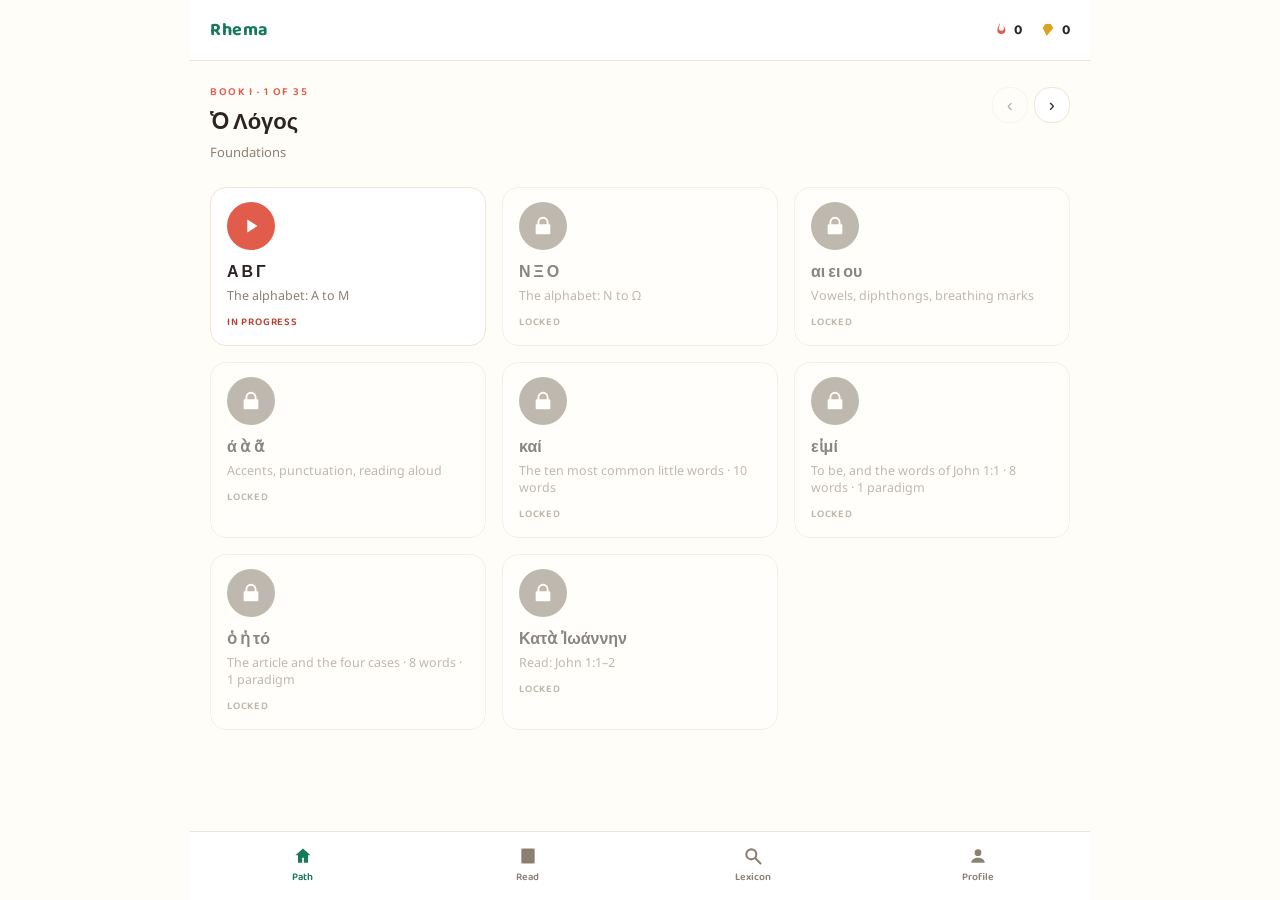
==== commit 704a6aca: "Add Read, Lexicon and Progress tabs with a shared bottom nav Read: parallel Greek/English reader ove" ====
--- a/index.html
+++ b/index.html
@@ -65,30 +65,14 @@
     <p style="padding:8px 4px;color:var(--muted);font-size:13px">Loading unit…</p>
   </div>
 
-  <div class="bottom-nav">
-    <button class="nav-item active" type="button">
-      <svg viewBox="0 0 24 24"><path d="M12 3l9 8h-3v9h-5v-6H11v6H6v-9H3l9-8z" fill="currentColor"/></svg>
-      <span class="nav-item-label">Path</span>
-    </button>
-    <button class="nav-item" type="button">
-      <svg viewBox="0 0 24 24"><path d="M4 4.5A1.5 1.5 0 0 1 5.5 3H12v18H5.5A1.5 1.5 0 0 1 4 19.5v-15zM20 4.5A1.5 1.5 0 0 0 18.5 3H12v18h6.5a1.5 1.5 0 0 0 1.5-1.5v-15z" fill="currentColor"/></svg>
-      <span class="nav-item-label">Lexicon</span>
-    </button>
-    <button class="nav-item" type="button">
-      <svg viewBox="0 0 24 24"><path d="M6 4h12v3a5 5 0 0 1-4.5 5v2h1.5a1 1 0 0 1 0 2h-6a1 1 0 0 1 0-2H10v-2A5 5 0 0 1 6 7V4zM4 5h2v2a3 3 0 0 1-2-2V5zm16 0h-2v2a3 3 0 0 0 2-2V5zM8 20h8v2H8v-2z" fill="currentColor"/></svg>
-      <span class="nav-item-label">Ranks</span>
-    </button>
-    <button class="nav-item" type="button" id="profileNav" title="Profile & settings">
-      <svg viewBox="0 0 24 24"><circle cx="12" cy="8" r="4" fill="currentColor"/><path d="M4 20c0-4 4-6 8-6s8 2 8 6" fill="currentColor"/></svg>
-      <span class="nav-item-label">Profile</span>
-    </button>
-  </div>
+  <div class="bottom-nav" id="nav"></div>
 
 </div>
 
 <script type="module">
   import { initTheme, APP_NAME } from './js/theme.js';
   import { initPwa, canInstall, onInstallAvailable, promptInstall, isStandalone } from './js/pwa.js';
+  import { renderNav } from './js/nav.js';
   import { getProgress, getAllVocabRecords, getDueVocabItems, getDueFormIds } from './js/storage.js';
 
   // ---- app name ----
@@ -99,8 +83,7 @@
   initTheme();
   initPwa();
 
-  // Style, mode, pronunciation and translation are chosen on the Settings screen (Profile tab).
-  document.getElementById('profileNav').addEventListener('click', () => { location.href = 'settings.html'; });
+  renderNav(document.getElementById('nav'), 'path');
 
   // "Add to Home Screen" nudge, shown only when the browser offers an install prompt (PWA).
   const installBanner = document.getElementById('installBanner');
--- a/css/base.css
+++ b/css/base.css
@@ -1191,3 +1191,432 @@
 .paradigm tbody tr:first-child td {
   border-top: 0;
 }
+
+/* ---------- Reader (Read tab) ---------- */
+
+.reader-shell {
+  max-width: 1100px;
+}
+
+.reader-bar {
+  flex-wrap: wrap;
+  gap: 10px 16px;
+  padding: 10px 16px;
+}
+
+.reader-nav {
+  display: flex;
+  align-items: center;
+  gap: 8px;
+}
+
+.select {
+  padding: 8px 10px;
+  border-radius: 10px;
+  border: 1.5px solid var(--border);
+  background: var(--surface);
+  color: var(--ink);
+  font-family: var(--font-display);
+  font-weight: 600;
+  font-size: 14px;
+  max-width: 180px;
+}
+
+.reader-tools {
+  display: flex;
+  align-items: center;
+  gap: 8px;
+  flex-wrap: wrap;
+}
+
+.reader-body {
+  flex: 1;
+  overflow-y: auto;
+  padding: 16px 16px 120px;
+}
+
+.reader-head {
+  display: flex;
+  align-items: flex-end;
+  justify-content: space-between;
+  gap: 12px;
+  flex-wrap: wrap;
+  padding: 4px 4px 14px;
+}
+
+.reader-head .btn {
+  text-decoration: none;
+}
+
+.pv-head {
+  display: none;
+}
+
+.pv-row {
+  display: grid;
+  grid-template-columns: 28px 1fr;
+  gap: 4px 10px;
+  padding: 12px 4px;
+  border-top: 1px solid var(--border);
+}
+
+.pv-num {
+  font-family: var(--font-display);
+  font-weight: 700;
+  font-size: 12px;
+  color: var(--accent);
+  padding-top: 8px;
+}
+
+.pv-gr {
+  font-family: var(--font-display);
+  font-weight: 600;
+  font-size: 22px;
+  line-height: 1.65;
+  color: var(--ink);
+}
+
+.pv-gr .w {
+  cursor: pointer;
+  border-radius: 6px;
+  padding: 0 1px;
+}
+
+.pv-gr .w.unknown {
+  text-decoration: underline dotted;
+  text-decoration-color: var(--accent);
+  text-decoration-thickness: 2px;
+  text-underline-offset: 5px;
+}
+
+.pv-gr .w.active {
+  background: var(--primary-tint);
+  color: var(--primary);
+}
+
+.pv-gr .punct {
+  color: var(--muted);
+}
+
+.pv-en {
+  grid-column: 2;
+  font-size: 15.5px;
+  line-height: 1.55;
+  color: var(--muted);
+}
+
+@media (min-width: 900px) {
+  .pv-head, .pv-row {
+    display: grid;
+    grid-template-columns: 36px 1fr 1fr;
+    gap: 0 28px;
+  }
+  .pv-head {
+    padding: 6px 4px;
+    font-family: var(--font-display);
+    font-weight: 600;
+    font-size: 11px;
+    letter-spacing: 1px;
+    text-transform: uppercase;
+    color: var(--muted);
+  }
+  .pv-en {
+    grid-column: 3;
+    color: var(--ink);
+    font-size: 16px;
+    padding-top: 6px;
+  }
+}
+
+.reader-foot {
+  display: flex;
+  justify-content: space-between;
+  gap: 10px;
+  padding: 20px 4px;
+}
+
+.gloss-sheet {
+  position: fixed;
+  left: 50%;
+  transform: translateX(-50%);
+  bottom: 72px;
+  width: min(560px, calc(100% - 24px));
+  background: var(--surface);
+  border: 1.5px solid var(--primary);
+  border-radius: var(--radius-lg, 14px);
+  padding: 14px 44px 14px 16px;
+  box-shadow: 0 8px 30px rgba(0, 0, 0, 0.18);
+  z-index: 5;
+}
+
+.gloss-sheet[hidden] {
+  display: none;
+}
+
+.gloss-sheet a {
+  color: var(--primary);
+}
+
+.sheet-close {
+  position: absolute;
+  top: 8px;
+  right: 8px;
+  width: 30px;
+  height: 30px;
+}
+
+.sheet-close svg {
+  width: 14px;
+  height: 14px;
+}
+
+/* ---------- Lexicon ---------- */
+
+.lex-bar {
+  flex-direction: column;
+  align-items: stretch;
+  gap: 10px;
+}
+
+.lex-search .type-input {
+  width: 100%;
+  font-size: 16px;
+  padding: 10px 14px;
+}
+
+.chips {
+  display: flex;
+  gap: 6px;
+  flex-wrap: wrap;
+}
+
+.lex-body {
+  flex: 1;
+  overflow-y: auto;
+  padding: 0 0 120px;
+}
+
+.lex-count {
+  padding: 10px 20px 4px;
+  font-size: 12.5px;
+  color: var(--muted);
+}
+
+.lex-row {
+  width: 100%;
+  display: grid;
+  grid-template-columns: minmax(96px, auto) 1fr;
+  gap: 2px 14px;
+  align-items: baseline;
+  text-align: left;
+  padding: 10px 20px;
+  border: 0;
+  border-top: 1px solid var(--border);
+  background: transparent;
+  color: var(--ink);
+}
+
+.lex-row:hover {
+  background: var(--surface);
+}
+
+.lex-lemma {
+  font-family: var(--font-display);
+  font-weight: 700;
+  font-size: 19px;
+  color: var(--ink);
+}
+
+.lex-gloss {
+  font-size: 14.5px;
+}
+
+.lex-meta {
+  grid-column: 2;
+  font-size: 12px;
+  color: var(--muted);
+}
+
+.status {
+  font-family: var(--font-display);
+  font-weight: 600;
+  font-size: 11px;
+  letter-spacing: 0.5px;
+  text-transform: uppercase;
+}
+
+.status.strong { color: var(--ok); }
+.status.learning { color: var(--primary); }
+.status.due { color: var(--accent); }
+.status.new, .status.gloss-only { color: var(--muted); }
+
+.lex-forms {
+  margin-top: 6px;
+}
+
+.lex-form {
+  display: grid;
+  grid-template-columns: minmax(90px, auto) 1fr auto;
+  gap: 10px;
+  font-size: 13px;
+  padding: 3px 0;
+  color: var(--ink);
+}
+
+.lex-form .greek {
+  font-family: var(--font-display);
+  font-weight: 700;
+  font-size: 16px;
+}
+
+.lex-form .n {
+  color: var(--muted);
+}
+
+/* ---------- Progress ---------- */
+
+.meter {
+  margin-top: 10px;
+}
+
+.meter-label {
+  display: flex;
+  justify-content: space-between;
+  font-size: 13.5px;
+  margin-bottom: 6px;
+  color: var(--ink);
+}
+
+.meter-label b {
+  font-family: var(--font-display);
+  color: var(--primary);
+}
+
+.progress-fill.gold {
+  background: var(--gold);
+}
+
+.ach-group {
+  font-family: var(--font-display);
+  font-weight: 700;
+  font-size: 14px;
+  color: var(--ink);
+  margin: 14px 0 6px;
+}
+
+.ach-list {
+  display: grid;
+  gap: 8px;
+}
+
+.ach {
+  display: flex;
+  gap: 12px;
+  align-items: flex-start;
+  padding: 10px 12px;
+  border-radius: var(--radius-lg, 14px);
+  border: 1px solid var(--border);
+  opacity: 0.8;
+}
+
+.ach.unlocked {
+  opacity: 1;
+  border-color: var(--gold);
+  background: var(--primary-tint);
+}
+
+.ach-badge {
+  flex-shrink: 0;
+  width: 34px;
+  height: 34px;
+  border-radius: 50%;
+  display: flex;
+  align-items: center;
+  justify-content: center;
+  background: var(--border);
+  color: var(--muted);
+}
+
+.ach.unlocked .ach-badge {
+  background: var(--gold);
+  color: #fff;
+}
+
+.ach-badge svg {
+  width: 18px;
+  height: 18px;
+}
+
+.ach-text {
+  flex: 1;
+  min-width: 0;
+}
+
+.ach-title {
+  font-family: var(--font-display);
+  font-weight: 700;
+  font-size: 14.5px;
+  color: var(--ink);
+}
+
+.ach-desc {
+  font-size: 12.5px;
+  color: var(--muted);
+  margin-top: 1px;
+}
+
+.ach-bar {
+  height: 6px;
+  margin-top: 6px;
+}
+
+.ach-count {
+  font-size: 11.5px;
+  color: var(--muted);
+  margin-top: 3px;
+}
+
+/* ---------- Switch (Settings) ---------- */
+
+.switch {
+  position: relative;
+  display: inline-block;
+  width: 46px;
+  height: 26px;
+  flex-shrink: 0;
+}
+
+.switch input {
+  opacity: 0;
+  width: 0;
+  height: 0;
+}
+
+.switch-track {
+  position: absolute;
+  inset: 0;
+  border-radius: 13px;
+  background: var(--border);
+  transition: background 0.15s;
+  cursor: pointer;
+}
+
+.switch-track::after {
+  content: "";
+  position: absolute;
+  top: 3px;
+  left: 3px;
+  width: 20px;
+  height: 20px;
+  border-radius: 50%;
+  background: var(--surface);
+  transition: transform 0.15s;
+}
+
+.switch input:checked + .switch-track {
+  background: var(--primary);
+}
+
+.switch input:checked + .switch-track::after {
+  transform: translateX(20px);
+}
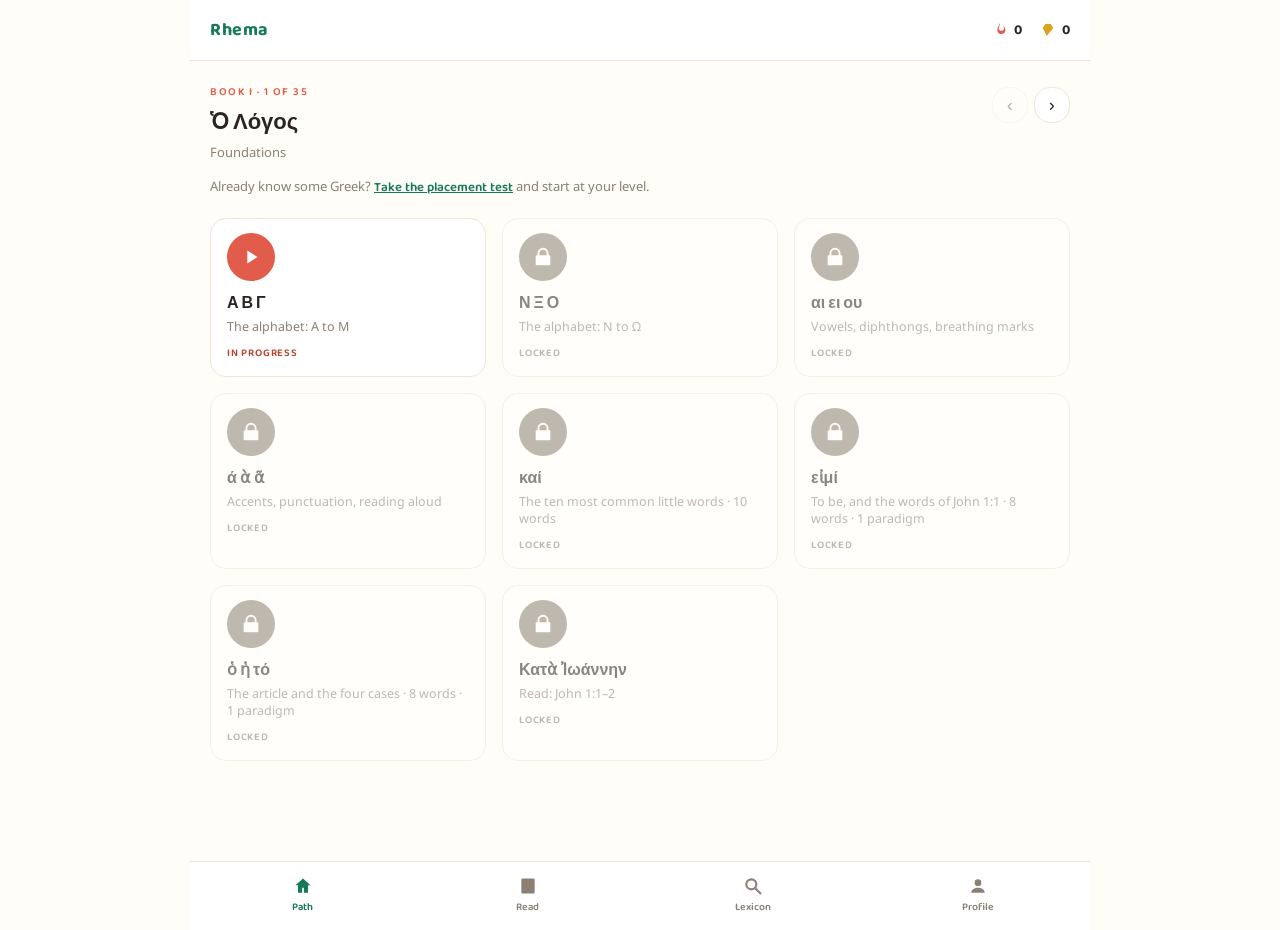
==== commit f713423d: "Harden deploys against stale caches; speech speed setting; placement test Deploy safety: service wor" ====
--- a/index.html
+++ b/index.html
@@ -5,6 +5,7 @@
 <meta name="viewport" content="width=device-width, initial-scale=1, viewport-fit=cover">
 <title>Rhema — Learn Koine Greek</title>
 <meta name="description" content="A Duolingo-style app for learning New Testament Koine Greek.">
+<script src="js/recover.js"></script>
 <meta name="theme-color" content="#16795A">
 <link rel="manifest" href="manifest.json">
 <link rel="icon" href="icons/icon.svg" type="image/svg+xml">
@@ -56,6 +57,8 @@
     <button class="btn secondary" id="installBtn" type="button">Install</button>
   </div>
 
+  <div class="placement-link" id="placementLink" hidden>Already know some Greek? <a href="placement.html">Take the placement test</a> and start at your level.</div>
+
   <div class="due-banner" id="dueBanner" hidden>
     <span><strong id="dueCount">0</strong> <span id="dueLabel">words due for review</span></span>
     <button class="btn" id="dueBtn" type="button">Review now</button>
@@ -73,7 +76,8 @@
   import { initTheme, APP_NAME } from './js/theme.js';
   import { initPwa, canInstall, onInstallAvailable, promptInstall, isStandalone } from './js/pwa.js';
   import { renderNav } from './js/nav.js';
-  import { getProgress, getAllVocabRecords, getDueVocabItems, getDueFormIds } from './js/storage.js';
+  import { getProgress, getAllVocabRecords, getDueVocabItems, getDueFormIds, getDueVerseIds } from './js/storage.js';
+  import { chainHref } from './js/chain.js';
 
   // ---- app name ----
   document.getElementById('appName').textContent = APP_NAME;
@@ -98,22 +102,28 @@
   document.getElementById('xpStat').textContent = progress.xp;
 
   // ---- due reviews banner (PEDAGOGY M3: "due today" is the primary unit of a session) ----
-  // Vocab and forms (paradigm cells, principal parts) are both SRS objects; one button runs the
-  // vocab review and chains straight into the forms review.
+  // Words, forms (paradigm cells, principal parts) and verses are all SRS objects; one button
+  // runs everything due as a single chained session: words → forms → verses (PEDAGOGY M3).
   const dueIds = getDueVocabItems(Object.keys(getAllVocabRecords()));
   const dueForms = getDueFormIds();
-  if (dueIds.length || dueForms.length) {
+  const dueVerses = getDueVerseIds();
+  const chain = [];
+  if (dueIds.length) chain.push('drill');
+  if (dueForms.length) chain.push('grammar');
+  if (dueVerses.length) chain.push('reading');
+  if (chain.length) {
     const bits = [];
     if (dueIds.length) bits.push(`${dueIds.length} word${dueIds.length === 1 ? '' : 's'}`);
     if (dueForms.length) bits.push(`${dueForms.length} form${dueForms.length === 1 ? '' : 's'}`);
+    if (dueVerses.length) bits.push(`${dueVerses.length} verse${dueVerses.length === 1 ? '' : 's'}`);
     document.getElementById('dueCount').textContent = bits.join(' · ');
     document.getElementById('dueLabel').textContent = 'due for review';
     document.getElementById('dueBanner').hidden = false;
   }
-  document.getElementById('dueBtn').addEventListener('click', () => {
-    if (dueIds.length) location.href = dueForms.length ? 'drill.html?mode=due&return=grammar.html%3Fmode%3Ddue' : 'drill.html?mode=due';
-    else location.href = 'grammar.html?mode=due';
-  });
+  document.getElementById('dueBtn').addEventListener('click', () => { location.href = chainHref(chain); });
+
+  // Offer the placement test until the learner has finished a lesson (it stays available in Settings).
+  document.getElementById('placementLink').hidden = getProgress().lessonsCompleted.length > 0;
 
   // ---- lesson path, driven by data/curriculum.json + progress.lessonsCompleted ----
   // The curriculum index lists every Book (unit) and its lessons; full lesson
--- a/css/base.css
+++ b/css/base.css
@@ -1620,3 +1620,95 @@
 .switch input:checked + .switch-track::after {
   transform: translateX(20px);
 }
+
+/* ---------- Speaker buttons (pronunciation) ---------- */
+
+.speak-btn {
+  display: inline-flex;
+  align-items: center;
+  justify-content: center;
+  width: 36px;
+  height: 36px;
+  border-radius: 50%;
+  border: 1.5px solid var(--border);
+  background: var(--surface);
+  color: var(--primary);
+  vertical-align: middle;
+  margin-left: 8px;
+  flex-shrink: 0;
+}
+
+.speak-btn.small {
+  width: 28px;
+  height: 28px;
+  margin-left: 6px;
+}
+
+.speak-btn svg {
+  width: 18px;
+  height: 18px;
+}
+
+.speak-btn.small svg {
+  width: 14px;
+  height: 14px;
+}
+
+.speak-btn.speaking {
+  background: var(--primary-tint);
+  border-color: var(--primary);
+}
+
+.no-speech .speak-btn {
+  display: none;
+}
+
+.prompt-row {
+  display: flex;
+  align-items: center;
+  justify-content: center;
+  gap: 4px;
+}
+
+/* ---------- Range control (Settings) ---------- */
+
+.rate-control {
+  display: flex;
+  align-items: center;
+  gap: 8px;
+}
+
+.rate-control input[type="range"] {
+  width: 140px;
+  accent-color: var(--primary);
+}
+
+/* ---------- Placement ---------- */
+
+.placement-link {
+  margin: 10px 20px 0;
+  font-size: 13px;
+  color: var(--muted);
+}
+
+.placement-link a {
+  color: var(--primary);
+  font-family: var(--font-display);
+  font-weight: 600;
+}
+
+.book-result {
+  display: flex;
+  justify-content: space-between;
+  gap: 10px;
+  padding: 8px 0;
+  border-top: 1px solid var(--border);
+  font-size: 14px;
+}
+
+.book-result b {
+  font-family: var(--font-display);
+}
+
+.book-result .pass { color: var(--ok); }
+.book-result .fail { color: var(--bad); }
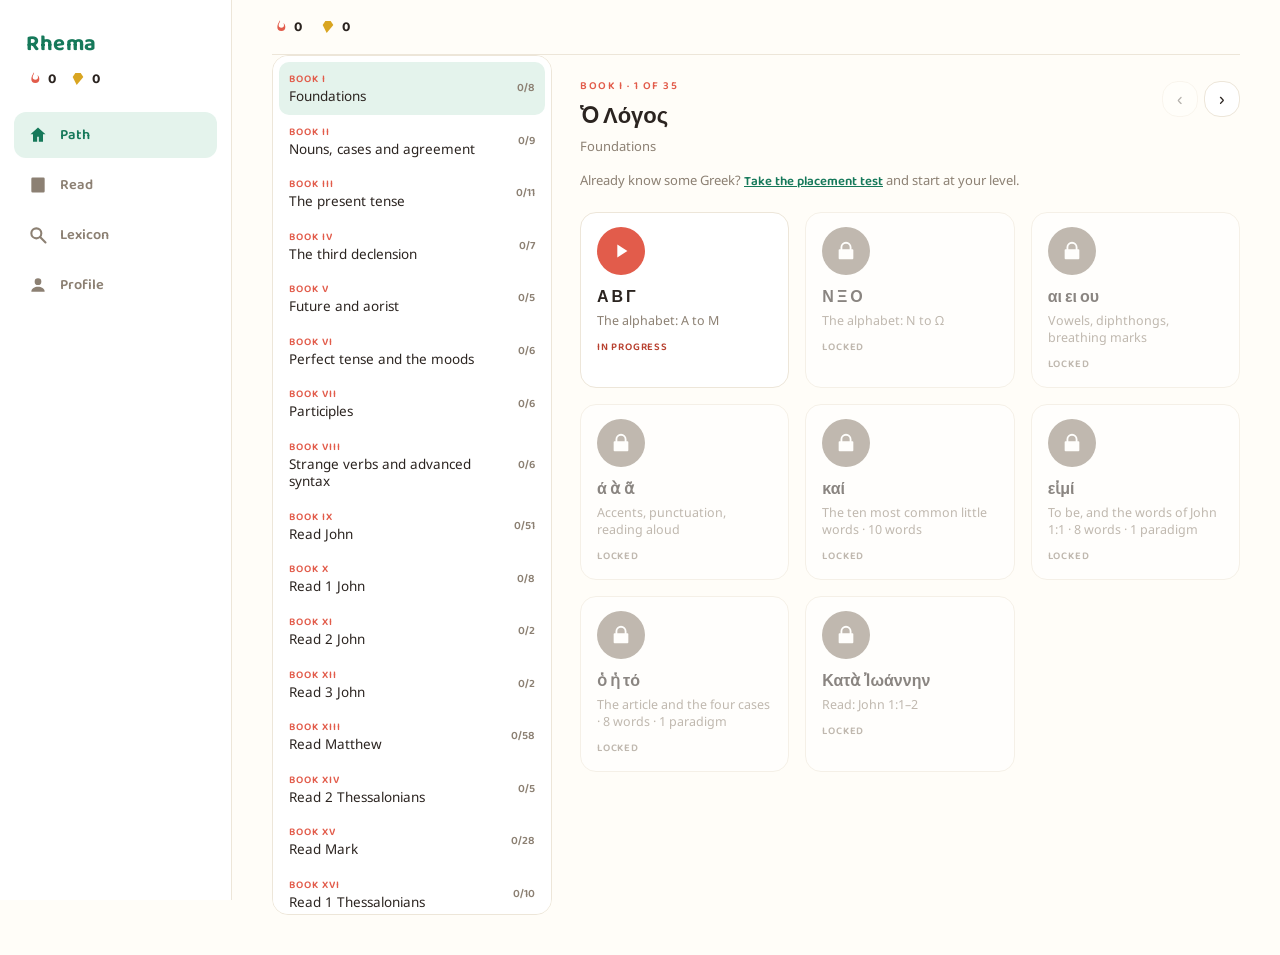
==== commit c89c5813: "Desktop and landscape layouts From 900px: fixed left sidebar (brand, streak, XP, tabs) on top-level " ====
--- a/index.html
+++ b/index.html
@@ -38,6 +38,12 @@
     </div>
   </div>
 
+  <div class="path-layout">
+
+  <aside class="book-list" id="bookList" aria-label="Books"></aside>
+
+  <div class="path-main">
+
   <div class="unit-header">
     <div class="unit-header-row">
       <div>
@@ -67,6 +73,9 @@
   <div class="lesson-path" id="lessonPath">
     <p style="padding:8px 4px;color:var(--muted);font-size:13px">Loading unit…</p>
   </div>
+
+  </div><!-- /.path-main -->
+  </div><!-- /.path-layout -->
 
   <div class="bottom-nav" id="nav"></div>
 
@@ -166,9 +175,26 @@
   document.getElementById('prevUnit').addEventListener('click', () => { if (unitIndex > 0) { unitIndex--; renderUnit(); } });
   document.getElementById('nextUnit').addEventListener('click', () => { if (curriculum && unitIndex < curriculum.units.length - 1) { unitIndex++; renderUnit(); } });
 
+  function renderBookList() {
+    const done = progress.lessonsCompleted;
+    const list = document.getElementById('bookList');
+    list.innerHTML = curriculum.units.map((u, i) => {
+      const n = u.lessons.filter((l) => done.includes(l.id)).length;
+      return `<button class="book-item ${i === unitIndex ? 'active' : ''} ${n === u.lessons.length ? 'done' : ''}" type="button" data-i="${i}">
+        <span class="book-item-kicker">${escapeHtml(u.kicker)}</span>
+        <span class="book-item-title">${escapeHtml(u.sub)}</span>
+        <span class="book-item-count">${n}/${u.lessons.length}</span>
+      </button>`;
+    }).join('');
+    list.querySelectorAll('.book-item').forEach((b) => b.addEventListener('click', () => { unitIndex = Number(b.dataset.i); renderUnit(); }));
+    const active = list.querySelector('.book-item.active');
+    if (active) active.scrollIntoView({ block: 'nearest' });
+  }
+
   function renderUnit() {
     const unit = curriculum.units[unitIndex];
     const done = progress.lessonsCompleted;
+    renderBookList();
     document.getElementById('unitKicker').textContent = `${unit.kicker} · ${unitIndex + 1} of ${curriculum.units.length}`;
     document.getElementById('unitTitle').textContent = unit.title;
     document.getElementById('unitSub').textContent = unit.sub;
--- a/css/base.css
+++ b/css/base.css
@@ -1712,3 +1712,364 @@
 
 .book-result .pass { color: var(--ok); }
 .book-result .fail { color: var(--bad); }
+
+/* =====================================================================
+   Desktop / landscape layout
+   Mobile-first rules above stay untouched; at 900px and up, pages with the
+   bottom nav get a left sidebar, the path gets a Books list, the Lexicon
+   becomes two panes, and session screens get a framed, wider column.
+   ===================================================================== */
+
+.nav-brand {
+  display: none;
+}
+
+.book-list {
+  display: none;
+}
+
+.lex-placeholder {
+  display: none;
+}
+
+@media (min-width: 900px) {
+  /* --- sidebar navigation --- */
+  .has-sidebar .bottom-nav {
+    position: fixed;
+    top: 0;
+    left: 0;
+    bottom: 0;
+    width: 232px;
+    flex-direction: column;
+    align-items: stretch;
+    gap: 4px;
+    padding: 22px 14px;
+    border-top: 0;
+    border-right: 1px solid var(--border);
+    background: var(--surface);
+    overflow-y: auto;
+    z-index: 4;
+  }
+
+  .has-sidebar .nav-brand {
+    display: block;
+    padding: 4px 12px 18px;
+  }
+
+  .nav-brand-name {
+    font-family: var(--font-display);
+    font-weight: 700;
+    font-size: 22px;
+    letter-spacing: 0.5px;
+    color: var(--primary);
+  }
+
+  .nav-brand-stats {
+    display: flex;
+    gap: 14px;
+    margin-top: 6px;
+  }
+
+  .has-sidebar .nav-item {
+    flex: 0 0 auto;
+    flex-direction: row;
+    justify-content: flex-start;
+    gap: 12px;
+    padding: 11px 14px;
+    border-radius: 12px;
+    text-align: left;
+  }
+
+  .has-sidebar .nav-item.active {
+    background: var(--primary-tint);
+  }
+
+  .has-sidebar .nav-item svg {
+    width: 20px;
+    height: 20px;
+  }
+
+  .has-sidebar .nav-item-label {
+    font-size: 14.5px;
+  }
+
+  /* --- page column beside the sidebar --- */
+  .has-sidebar .app-shell {
+    max-width: none;
+    margin: 0 0 0 232px;
+    padding: 0 40px 40px;
+    min-height: 100vh;
+  }
+
+  .has-sidebar .reader-shell {
+    max-width: none;
+  }
+
+  .has-sidebar .topbar {
+    padding-left: 0;
+    padding-right: 0;
+    background: transparent;
+    border-bottom-color: var(--border);
+  }
+
+  .has-sidebar .topbar .app-name {
+    display: none; /* the sidebar carries the brand */
+  }
+
+  .has-sidebar .install-banner,
+  .has-sidebar .due-banner,
+  .has-sidebar .placement-link {
+    margin-left: 0;
+    margin-right: 0;
+  }
+
+  .has-sidebar .unit-header {
+    padding-left: 0;
+    padding-right: 0;
+  }
+
+  .has-sidebar .lesson-path {
+    padding: 20px 0 40px;
+    overflow: visible;
+    flex: none;
+  }
+
+  .has-sidebar .settings-body {
+    padding-left: 0;
+    padding-right: 0;
+    padding-bottom: 40px;
+    max-width: 760px;
+    margin: 0;
+  }
+
+  .has-sidebar .reader-body {
+    padding: 16px 0 40px;
+    overflow: visible;
+    flex: none;
+  }
+
+  .has-sidebar .reader-bar {
+    padding-left: 0;
+    padding-right: 0;
+  }
+
+  /* --- the path: Books list + lesson grid --- */
+  .path-layout {
+    display: grid;
+    grid-template-columns: 250px minmax(0, 1fr);
+    gap: 28px;
+    align-items: start;
+  }
+
+  .book-list {
+    display: block;
+    position: sticky;
+    top: 20px;
+    max-height: calc(100vh - 40px);
+    overflow-y: auto;
+    border: 1px solid var(--border);
+    border-radius: var(--radius-lg, 14px);
+    background: var(--surface);
+    padding: 6px;
+  }
+
+  .book-item {
+    width: 100%;
+    display: grid;
+    grid-template-columns: 1fr auto;
+    gap: 0 8px;
+    text-align: left;
+    padding: 9px 10px;
+    border: 0;
+    border-radius: 10px;
+    background: transparent;
+    color: var(--ink);
+  }
+
+  .book-item:hover {
+    background: var(--bg);
+  }
+
+  .book-item.active {
+    background: var(--primary-tint);
+  }
+
+  .book-item-kicker {
+    font-family: var(--font-display);
+    font-weight: 600;
+    font-size: 10.5px;
+    letter-spacing: 1px;
+    text-transform: uppercase;
+    color: var(--accent);
+  }
+
+  .book-item-title {
+    grid-column: 1;
+    font-size: 13.5px;
+    line-height: 1.3;
+  }
+
+  .book-item-count {
+    grid-row: 1 / span 2;
+    grid-column: 2;
+    align-self: center;
+    font-family: var(--font-display);
+    font-weight: 600;
+    font-size: 11.5px;
+    color: var(--muted);
+  }
+
+  .book-item.done .book-item-count {
+    color: var(--ok);
+  }
+
+  /* --- Lexicon: list + detail pane --- */
+  .has-sidebar .lex-bar {
+    padding-left: 0;
+    padding-right: 0;
+  }
+
+  .lex-layout {
+    display: grid;
+    grid-template-columns: minmax(0, 1fr) 400px;
+    gap: 24px;
+    align-items: start;
+  }
+
+  .has-sidebar .lex-body {
+    overflow: visible;
+    padding-bottom: 40px;
+    border: 1px solid var(--border);
+    border-radius: var(--radius-lg, 14px);
+    background: var(--surface);
+  }
+
+  .has-sidebar .lex-row {
+    padding-left: 16px;
+    padding-right: 16px;
+  }
+
+  .lex-detail {
+    position: sticky;
+    top: 20px;
+  }
+
+  .lex-detail .gloss-sheet {
+    position: static;
+    transform: none;
+    width: auto;
+    box-shadow: none;
+    max-height: calc(100vh - 40px);
+    overflow-y: auto;
+  }
+
+  .lex-detail .sheet-close {
+    display: none;
+  }
+
+  .lex-detail .gloss-sheet[hidden] + .lex-placeholder {
+    display: block;
+    padding: 24px 18px;
+    border: 1px dashed var(--border);
+    border-radius: var(--radius-lg, 14px);
+    color: var(--muted);
+    font-size: 14px;
+  }
+
+  /* --- Reader: gloss docked bottom-right --- */
+  .reader-shell .gloss-sheet {
+    left: auto;
+    right: 32px;
+    bottom: 32px;
+    transform: none;
+    width: 380px;
+  }
+
+  /* --- Session screens (no sidebar): a framed, wider column --- */
+  html:not(.has-sidebar) .app-shell {
+    max-width: 760px;
+    min-height: 100vh;
+    border-left: 1px solid var(--border);
+    border-right: 1px solid var(--border);
+  }
+
+  html:not(.has-sidebar) .drill-body {
+    max-width: 640px;
+    padding-top: 28px;
+  }
+
+  html:not(.has-sidebar) .drill-footer {
+    left: 50%;
+    right: auto;
+    transform: translateX(-50%);
+    width: 760px;
+    max-width: 100%;
+    border-left: 1px solid var(--border);
+    border-right: 1px solid var(--border);
+  }
+
+  .prompt-main {
+    font-size: 44px;
+  }
+
+  .verse {
+    font-size: 28px;
+  }
+}
+
+@media (min-width: 1200px) {
+  .path-layout {
+    grid-template-columns: 280px minmax(0, 1fr);
+  }
+
+  .has-sidebar .lesson-path {
+    grid-template-columns: repeat(3, minmax(0, 1fr));
+  }
+}
+
+/* --- short landscape phones: keep the working area usable --- */
+@media (max-height: 520px) and (orientation: landscape) {
+  .drill-top, .topbar {
+    padding-top: 8px;
+    padding-bottom: 8px;
+  }
+
+  .drill-body {
+    padding-top: 12px;
+    padding-bottom: 84px;
+    gap: 10px;
+  }
+
+  .card {
+    padding: 14px 16px;
+  }
+
+  .prompt-main {
+    font-size: 30px;
+  }
+
+  .prompt-main.letter {
+    font-size: 52px;
+  }
+
+  .drill-footer {
+    padding-top: 8px;
+    padding-bottom: max(8px, env(safe-area-inset-bottom));
+  }
+
+  .drill-footer .btn {
+    padding: 10px 16px;
+  }
+
+  .options {
+    grid-template-columns: repeat(2, minmax(0, 1fr));
+  }
+
+  .bottom-nav {
+    padding-top: 4px;
+  }
+
+  .nav-item {
+    padding: 4px 0;
+  }
+}
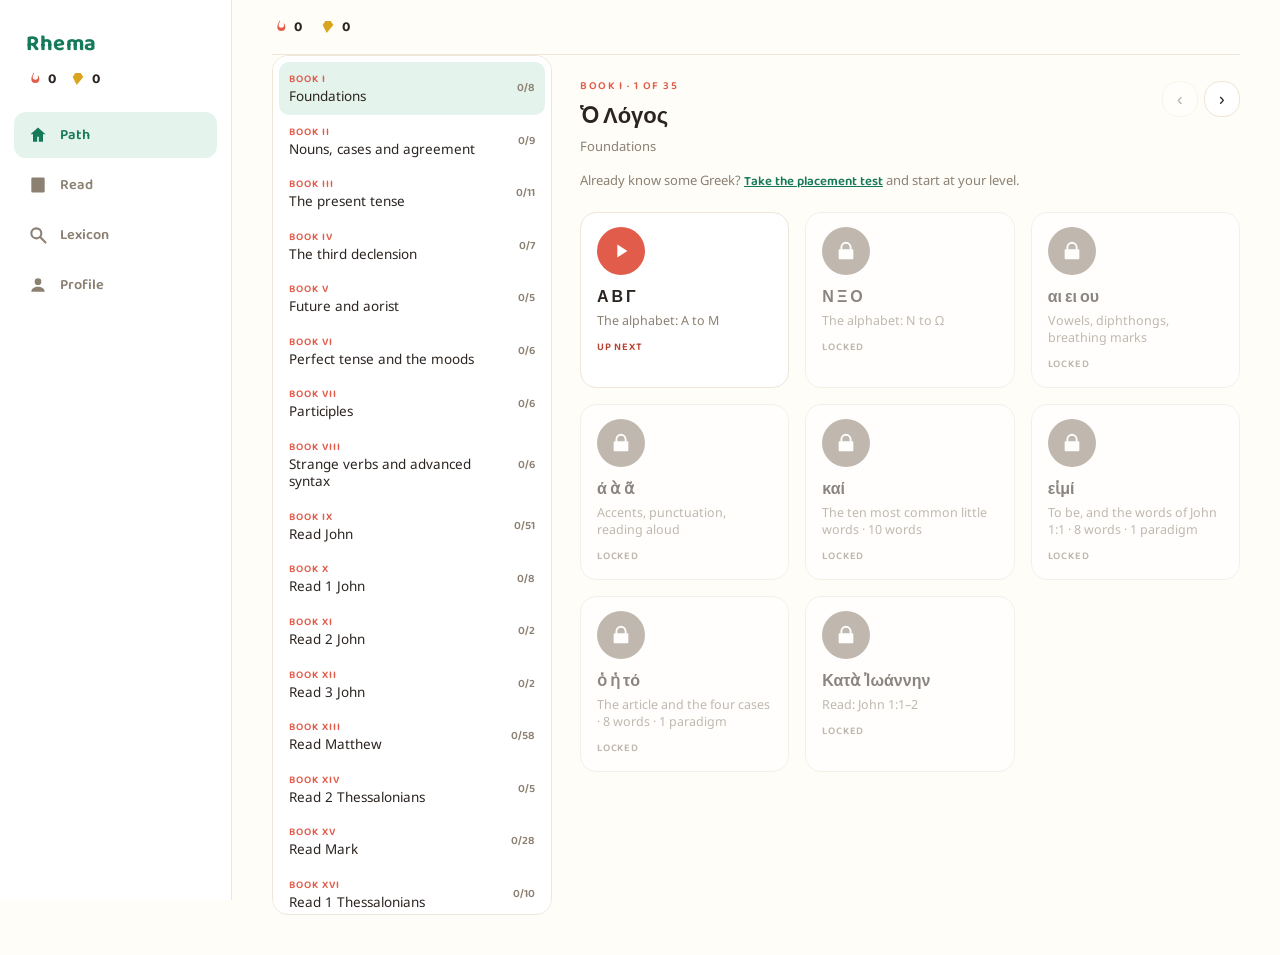
==== commit 8c7fa6b4: "Phase 6 fixes 1-5: no dark flash, real locking, resume, Lexicon to verse, desktop lesson layout 1 Th" ====
--- a/index.html
+++ b/index.html
@@ -85,7 +85,7 @@
   import { initTheme, APP_NAME } from './js/theme.js';
   import { initPwa, canInstall, onInstallAvailable, promptInstall, isStandalone } from './js/pwa.js';
   import { renderNav } from './js/nav.js';
-  import { getProgress, getAllVocabRecords, getDueVocabItems, getDueFormIds, getDueVerseIds } from './js/storage.js';
+  import { getProgress, getSettings, getAllVocabRecords, getDueVocabItems, getDueFormIds, getDueVerseIds } from './js/storage.js';
   import { chainHref } from './js/chain.js';
 
   // ---- app name ----
@@ -165,11 +165,23 @@
     return i === -1 ? units.length - 1 : i;
   }
 
-  /** complete = in progress.lessonsCompleted; active = first incomplete lesson in the Book; else locked. */
+  /**
+   * Lessons unlock in curriculum order (PEDAGOGY: the path is a scaffold, and later material
+   * assumes the earlier). A lesson is:
+   *   complete — in progress.lessonsCompleted
+   *   active   — the first incomplete lesson in the whole curriculum ("up next")
+   *   open     — incomplete, but the lesson before it is complete (gaps left by the placement test)
+   *   locked   — everything else, unless settings.unlockAll is on
+   */
+  const allLessons = () => curriculum.units.flatMap((u) => u.lessons);
   function lessonState(unit, lesson, done) {
     if (done.includes(lesson.id)) return 'complete';
-    const firstOpen = unit.lessons.find((l) => !done.includes(l.id));
-    return firstOpen && firstOpen.id === lesson.id ? 'active' : 'locked';
+    const seq = allLessons();
+    const i = seq.findIndex((l) => l.id === lesson.id);
+    const firstIncomplete = seq.find((l) => !done.includes(l.id));
+    if (firstIncomplete && firstIncomplete.id === lesson.id) return 'active';
+    if (getSettings().unlockAll || i === 0 || done.includes(seq[i - 1].id)) return 'open';
+    return 'locked';
   }
 
   document.getElementById('prevUnit').addEventListener('click', () => { if (unitIndex > 0) { unitIndex--; renderUnit(); } });
@@ -206,19 +218,23 @@
     unit.lessons.forEach((lesson) => {
       const node = renderNode({ ...lesson, state: lessonState(unit, lesson, done), sub: lessonSub(lesson) });
       // Alphabet lessons open the alphabet screen, reading lessons open Read & Translate (which
-      // sends the learner through the vocab drill first if the passage has new words), and every
-      // other lesson with vocabulary opens the vocab drill. Locked lessons stay openable: the lock
-      // is guidance, not a wall.
-      // Grammar/verb lessons with paradigms or a strange-verb pool open the grammar screen, which
-      // hands off to the vocab drill afterwards.
+      // sends the learner through the vocab drill first if the passage has new words), grammar/verb
+      // lessons with paradigms or a strange-verb pool open the grammar screen (which hands off to the
+      // vocab drill afterwards), and every other lesson with vocabulary opens the vocab drill.
+      // Locked lessons do not open: finish the one before, take the placement test, or switch on
+      // "Unlock all lessons" in Settings.
+      const state = lessonState(unit, lesson, done);
       const hasGrammar = (lesson.paradigms && lesson.paradigms.length) || lesson.irregularCount;
       const href = lesson.type === 'alphabet' ? `alphabet.html?lesson=${encodeURIComponent(lesson.id)}`
         : lesson.type === 'reading' ? `reading.html?lesson=${encodeURIComponent(lesson.id)}`
         : hasGrammar ? `grammar.html?lesson=${encodeURIComponent(lesson.id)}`
         : lesson.vocabCount ? `drill.html?lesson=${encodeURIComponent(lesson.id)}` : null;
-      if (href) {
+      if (href && state !== 'locked') {
         node.classList.add('linked');
         node.addEventListener('click', () => { location.href = href; });
+      } else if (state === 'locked') {
+        node.title = 'Finish the previous lesson first (or unlock all lessons in Settings)';
+        node.addEventListener('click', () => { node.classList.add('shake'); setTimeout(() => node.classList.remove('shake'), 400); });
       }
       container.appendChild(node);
     });
@@ -250,7 +266,8 @@
 
   function statusLabel(state) {
     if (state === 'complete') return 'Completed';
-    if (state === 'active') return 'In progress';
+    if (state === 'active') return 'Up next';
+    if (state === 'open') return 'Ready';
     return 'Locked';
   }
 
@@ -258,7 +275,7 @@
     if (state === 'complete') {
       return '<svg viewBox="0 0 24 24"><path d="M12 2l2.9 6.3 6.9.8-5.1 4.7 1.4 6.8L12 17l-6.1 3.6 1.4-6.8-5.1-4.7 6.9-.8L12 2z" fill="currentColor"/></svg>';
     }
-    if (state === 'active') {
+    if (state === 'active' || state === 'open') {
       return '<svg viewBox="0 0 24 24"><path d="M8 5v14l11-7L8 5z" fill="currentColor"/></svg>';
     }
     return '<svg viewBox="0 0 24 24"><path d="M6 10V8a6 6 0 1 1 12 0v2h1a1 1 0 0 1 1 1v9a1 1 0 0 1-1 1H5a1 1 0 0 1-1-1v-9a1 1 0 0 1 1-1h1zm2 0h8V8a4 4 0 1 0-8 0v2z" fill="currentColor"/></svg>';
--- a/css/base.css
+++ b/css/base.css
@@ -16,6 +16,10 @@
   height: 100%;
 }
 
+html[data-theme] {
+  background: var(--bg);
+}
+
 body {
   background: var(--bg);
   color: var(--ink);
@@ -279,6 +283,7 @@
 
 .lesson-node[data-state="complete"] .node-dot { background: var(--gold); }
 .lesson-node[data-state="active"] .node-dot { background: var(--accent); }
+.lesson-node[data-state="open"] .node-dot { background: var(--primary); }
 .lesson-node[data-state="locked"] .node-dot { background: var(--muted); }
 
 .node-text {
@@ -289,7 +294,7 @@
 }
 
 .node-label {
-  font-family: var(--font-display);
+  font-family: var(--font-greek, var(--font-display));
   font-weight: 700;
   font-size: 16px;
   color: var(--ink);
@@ -317,6 +322,21 @@
 
 .lesson-node[data-state="complete"] .node-status { color: var(--gold-dark); }
 .lesson-node[data-state="active"] .node-status { color: var(--accent-dark); }
+.lesson-node[data-state="open"] .node-status { color: var(--primary); }
+
+.lesson-node[data-state="locked"] {
+  cursor: not-allowed;
+}
+
+@keyframes shake {
+  0%, 100% { transform: translateX(0); }
+  25% { transform: translateX(-4px); }
+  75% { transform: translateX(4px); }
+}
+
+.lesson-node.shake {
+  animation: shake 0.25s ease;
+}
 
 /* ---------- Bottom nav ---------- */
 
@@ -489,7 +509,7 @@
 }
 
 .prompt-main {
-  font-family: var(--font-display);
+  font-family: var(--font-greek, var(--font-display));
   font-weight: 700;
   font-size: 40px;
   line-height: 1.15;
@@ -508,7 +528,7 @@
 }
 
 .intro-citation {
-  font-family: var(--font-display);
+  font-family: var(--font-greek, var(--font-display));
   font-size: 18px;
   color: var(--muted);
   margin-top: 4px;
@@ -561,7 +581,7 @@
 }
 
 .option.greek {
-  font-family: var(--font-display);
+  font-family: var(--font-greek, var(--font-display));
   font-weight: 700;
   font-size: 22px;
 }
@@ -602,7 +622,7 @@
 }
 
 .type-input.greek {
-  font-family: var(--font-display);
+  font-family: var(--font-greek, var(--font-display));
   font-weight: 700;
   font-size: 24px;
 }
@@ -624,7 +644,7 @@
   border: 1px solid var(--border);
   background: var(--surface);
   color: var(--ink);
-  font-family: var(--font-display);
+  font-family: var(--font-greek, var(--font-display));
   font-size: 18px;
   font-weight: 600;
 }
@@ -734,7 +754,7 @@
 }
 
 .summary-list .greek {
-  font-family: var(--font-display);
+  font-family: var(--font-greek, var(--font-display));
   font-weight: 700;
 }
 
@@ -764,7 +784,7 @@
   justify-content: center;
   align-items: baseline;
   gap: 24px;
-  font-family: var(--font-display);
+  font-family: var(--font-greek, var(--font-display));
   font-weight: 700;
   font-size: 84px;
   line-height: 1;
@@ -829,7 +849,7 @@
 }
 
 .rule-example .gr {
-  font-family: var(--font-display);
+  font-family: var(--font-greek, var(--font-display));
   font-weight: 700;
   font-size: 18px;
   color: var(--ink);
@@ -854,7 +874,7 @@
 }
 
 .ref-table td.gr {
-  font-family: var(--font-display);
+  font-family: var(--font-greek, var(--font-display));
   font-weight: 700;
   font-size: 22px;
   color: var(--primary);
@@ -887,7 +907,7 @@
 /* ---------- Read & Translate ---------- */
 
 .verse {
-  font-family: var(--font-display);
+  font-family: var(--font-greek, var(--font-display));
   font-weight: 600;
   font-size: 26px;
   line-height: 1.7;
@@ -950,7 +970,7 @@
 }
 
 .gloss-form {
-  font-family: var(--font-display);
+  font-family: var(--font-greek, var(--font-display));
   font-weight: 700;
   font-size: 24px;
   color: var(--ink);
@@ -1177,7 +1197,7 @@
 }
 
 .paradigm td.gr {
-  font-family: var(--font-display);
+  font-family: var(--font-greek, var(--font-display));
   font-weight: 700;
   font-size: 19px;
   color: var(--ink);
@@ -1269,7 +1289,7 @@
 }
 
 .pv-gr {
-  font-family: var(--font-display);
+  font-family: var(--font-greek, var(--font-display));
   font-weight: 600;
   font-size: 22px;
   line-height: 1.65;
@@ -1421,7 +1441,7 @@
 }
 
 .lex-lemma {
-  font-family: var(--font-display);
+  font-family: var(--font-greek, var(--font-display));
   font-weight: 700;
   font-size: 19px;
   color: var(--ink);
@@ -1464,7 +1484,7 @@
 }
 
 .lex-form .greek {
-  font-family: var(--font-display);
+  font-family: var(--font-greek, var(--font-display));
   font-weight: 700;
   font-size: 16px;
 }
@@ -1985,27 +2005,106 @@
     width: 380px;
   }
 
-  /* --- Session screens (no sidebar): a framed, wider column --- */
+  /* --- Session screens (no sidebar): a real desktop working column ---
+     The phone layout pins the action button to the bottom of the viewport; on a
+     wide window that leaves the button stranded far from the content. Here the
+     footer flows directly under the content, the header is compact and sticky,
+     and the column is wide enough to breathe. */
   html:not(.has-sidebar) .app-shell {
-    max-width: 760px;
+    max-width: 960px;
     min-height: 100vh;
-    border-left: 1px solid var(--border);
-    border-right: 1px solid var(--border);
+    padding: 0 32px 64px;
+  }
+
+  html:not(.has-sidebar) .drill-top {
+    position: sticky;
+    top: 0;
+    z-index: 3;
+    padding: 14px 0;
+    background: var(--bg);
+    border-bottom: 1px solid var(--border);
   }
 
   html:not(.has-sidebar) .drill-body {
+    flex: none;
+    overflow: visible;
+    max-width: none;
+    width: 100%;
+    margin: 0;
+    padding: 36px 0 8px;
+    gap: 18px;
+  }
+
+  html:not(.has-sidebar) .drill-footer {
+    position: static;
+    padding: 12px 0 0;
+    background: transparent;
+    border: 0;
+    justify-content: flex-start;
+  }
+
+  html:not(.has-sidebar) .drill-footer .btn {
+    width: auto;
+    min-width: 240px;
+    max-width: none;
+    padding: 14px 28px;
+  }
+
+  html:not(.has-sidebar) .key-hint {
+    display: inline-block;
+  }
+
+  html:not(.has-sidebar) .options {
+    grid-template-columns: repeat(2, minmax(0, 1fr));
+  }
+
+  html:not(.has-sidebar) .options.long {
+    grid-template-columns: 1fr;
+  }
+
+  html:not(.has-sidebar) .type-row {
+    max-width: 560px;
+  }
+
+  html:not(.has-sidebar) .kbd {
     max-width: 640px;
-    padding-top: 28px;
-  }
-
-  html:not(.has-sidebar) .drill-footer {
-    left: 50%;
-    right: auto;
-    transform: translateX(-50%);
-    width: 760px;
-    max-width: 100%;
-    border-left: 1px solid var(--border);
-    border-right: 1px solid var(--border);
+    grid-template-columns: repeat(9, minmax(0, 1fr));
+  }
+
+  html:not(.has-sidebar) .card.prompt {
+    padding: 34px 28px;
+  }
+
+  /* Read & Translate: verse + translation on the left, the gloss panel sticky on the right */
+  html:not(.has-sidebar)[data-screen="reading"] .drill-body {
+    display: grid;
+    grid-template-columns: minmax(0, 1fr) 340px;
+    gap: 18px 28px;
+    align-items: start;
+  }
+
+  html:not(.has-sidebar)[data-screen="reading"] .drill-body > * {
+    grid-column: 1;
+  }
+
+  html:not(.has-sidebar)[data-screen="reading"] .drill-body > .gloss-panel {
+    grid-column: 2;
+    grid-row: 1 / span 6;
+    position: sticky;
+    top: 84px;
+  }
+
+  html:not(.has-sidebar)[data-screen="reading"] .drill-footer {
+    max-width: none;
+  }
+
+  html:not(.has-sidebar)[data-screen="reading"] .rate-buttons {
+    max-width: 560px;
+  }
+
+  /* Grammar: paradigm tables get the full column */
+  html:not(.has-sidebar) .paradigm td.gr {
+    font-size: 21px;
   }
 
   .prompt-main {
@@ -2073,3 +2172,260 @@
     padding: 4px 0;
   }
 }
+
+/* ---------- Beta badge + disabled settings rows ---------- */
+
+.beta {
+  display: inline-block;
+  margin-left: 6px;
+  padding: 1px 7px;
+  border-radius: 10px;
+  background: var(--gold);
+  color: #fff;
+  font-family: var(--font-display);
+  font-weight: 700;
+  font-size: 10px;
+  letter-spacing: 0.8px;
+  text-transform: uppercase;
+  vertical-align: middle;
+}
+
+.settings-row.disabled {
+  opacity: 0.45;
+  pointer-events: none;
+}
+
+/* ---------- Study drawer (reader), jump box, Word Pictures, Strong's ---------- */
+
+.jump-form {
+  display: flex;
+  align-items: center;
+  gap: 6px;
+}
+
+.jump-input {
+  width: 150px;
+  padding: 8px 10px;
+  border-radius: 10px;
+  border: 1.5px solid var(--border);
+  background: var(--surface);
+  color: var(--ink);
+  font: inherit;
+  font-size: 14px;
+}
+
+.jump-input:focus {
+  outline: none;
+  border-color: var(--primary);
+}
+
+.jump-note {
+  font-size: 12px;
+  color: var(--bad);
+  margin-left: 4px;
+}
+
+.drawer-tabs {
+  display: flex;
+  gap: 4px;
+  margin: -4px 0 10px;
+}
+
+.drawer-tab {
+  padding: 6px 10px;
+  border-radius: 8px;
+  border: 1px solid var(--border);
+  background: transparent;
+  color: var(--muted);
+  font-family: var(--font-display);
+  font-weight: 600;
+  font-size: 12px;
+}
+
+.drawer-tab.active {
+  background: var(--primary);
+  border-color: var(--primary);
+  color: #fff;
+}
+
+.drawer-ref {
+  font-family: var(--font-display);
+  font-weight: 700;
+  font-size: 13px;
+  color: var(--accent);
+  margin-bottom: 6px;
+}
+
+.wp-text {
+  font-size: 14.5px;
+  line-height: 1.6;
+  color: var(--ink);
+  white-space: pre-line;
+}
+
+.wp-text .gr, .wp-text i {
+  font-family: var(--font-greek, var(--font-display));
+  font-style: normal;
+  font-weight: 700;
+}
+
+.wp-source {
+  margin-top: 8px;
+  font-size: 11.5px;
+  color: var(--muted);
+}
+
+.xref-list {
+  display: flex;
+  flex-wrap: wrap;
+  gap: 6px;
+}
+
+.xref {
+  padding: 5px 9px;
+  border-radius: 8px;
+  border: 1px solid var(--border);
+  background: var(--surface);
+  color: var(--primary);
+  font-family: var(--font-display);
+  font-weight: 600;
+  font-size: 12.5px;
+}
+
+.xref.ot {
+  color: var(--muted);
+  cursor: default;
+}
+
+.strongs {
+  margin-top: 10px;
+  padding-top: 8px;
+  border-top: 1px dashed var(--border);
+  font-size: 13.5px;
+  line-height: 1.5;
+  color: var(--ink);
+}
+
+.strongs .k {
+  font-family: var(--font-display);
+  font-weight: 700;
+  font-size: 11px;
+  letter-spacing: 1px;
+  text-transform: uppercase;
+  color: var(--muted);
+}
+
+.strongs .pron {
+  color: var(--muted);
+}
+
+.more-btn {
+  margin-top: 8px;
+  padding: 5px 10px;
+  border-radius: 8px;
+  border: 1px solid var(--border);
+  background: transparent;
+  color: var(--primary);
+  font-family: var(--font-display);
+  font-weight: 600;
+  font-size: 12px;
+}
+
+.wp-card {
+  margin-top: 4px;
+}
+
+.wp-card .rule-title {
+  font-size: 15px;
+}
+
+.pv-row.target {
+  background: var(--primary-tint);
+  border-radius: 10px;
+}
+
+.pv-num {
+  cursor: pointer;
+}
+
+@media (min-width: 900px) {
+  .reader-shell .gloss-sheet {
+    width: 420px;
+    max-height: calc(100vh - 64px);
+    overflow-y: auto;
+  }
+}
+
+/* =====================================================================
+   Font mix-and-match (Settings → Style → Fonts). Three slots — Greek text,
+   headings, body — each either the theme's own choice or one of the five
+   families every theme already loads. Selectors on <html> outrank the
+   theme files' [data-theme] blocks regardless of stylesheet order.
+   ===================================================================== */
+
+html[data-font-greek="baloo"]    { --font-greek: 'Baloo 2', sans-serif; }
+html[data-font-greek="garamond"] { --font-greek: 'EB Garamond', serif; }
+html[data-font-greek="grotesk"]  { --font-greek: 'Space Grotesk', sans-serif; }
+html[data-font-greek="noto-sans"]  { --font-greek: 'Noto Sans', sans-serif; }
+html[data-font-greek="noto-serif"] { --font-greek: 'Noto Serif', serif; }
+
+html[data-font-display="baloo"]    { --font-display: 'Baloo 2', sans-serif; }
+html[data-font-display="garamond"] { --font-display: 'EB Garamond', serif; }
+html[data-font-display="grotesk"]  { --font-display: 'Space Grotesk', sans-serif; }
+html[data-font-display="noto-sans"]  { --font-display: 'Noto Sans', sans-serif; }
+html[data-font-display="noto-serif"] { --font-display: 'Noto Serif', serif; }
+
+html[data-font-body="baloo"]    { --font-body: 'Baloo 2', sans-serif; }
+html[data-font-body="garamond"] { --font-body: 'EB Garamond', serif; }
+html[data-font-body="grotesk"]  { --font-body: 'Space Grotesk', sans-serif; }
+html[data-font-body="noto-sans"]  { --font-body: 'Noto Sans', sans-serif; }
+html[data-font-body="noto-serif"] { --font-body: 'Noto Serif', serif; }
+
+/* Garamond and Noto Serif run small at a given px size; nudge Greek set in them. */
+html[data-font-greek="garamond"] .verse, html[data-font-greek="garamond"] .pv-gr, html[data-font-greek="garamond"] .prompt-main,
+html[data-font-greek="noto-serif"] .verse, html[data-font-greek="noto-serif"] .pv-gr { font-size: 1.08em; }
+
+.font-preview {
+  margin-top: 10px;
+  padding: 12px 14px;
+  border: 1px solid var(--border);
+  border-radius: var(--radius-lg, 14px);
+  background: var(--bg);
+}
+
+.font-preview .fp-head { font-family: var(--font-display); font-weight: 700; font-size: 17px; color: var(--ink); }
+.font-preview .fp-greek { font-family: var(--font-greek, var(--font-display)); font-weight: 600; font-size: 22px; line-height: 1.5; color: var(--ink); margin-top: 4px; }
+.font-preview .fp-body { font-family: var(--font-body); font-size: 14px; color: var(--muted); margin-top: 4px; }
+
+/* ---------- Lemma hits (reader, arriving from the Lexicon) ---------- */
+
+.pv-gr .w.hit {
+  background: var(--primary-tint);
+  color: var(--primary);
+  border-radius: 6px;
+  box-shadow: 0 0 0 2px var(--primary-tint);
+}
+
+a.xref {
+  text-decoration: none;
+}
+
+/* ---------- Keyboard hint beside the action button (desktop only) ---------- */
+
+.key-hint {
+  display: none;
+  margin-left: 14px;
+  font-size: 12.5px;
+  color: var(--muted);
+  align-self: center;
+}
+
+.key-hint kbd {
+  font-family: var(--font-display);
+  font-size: 11px;
+  padding: 2px 6px;
+  border: 1px solid var(--border);
+  border-radius: 6px;
+  background: var(--surface);
+  color: var(--ink);
+}
--- a/css/theme-classic.css
+++ b/css/theme-classic.css
@@ -28,6 +28,7 @@
 
   --font-display: 'Baloo 2', sans-serif;
   --font-body: 'Noto Sans', sans-serif;
+  --font-greek: var(--font-display); /* Greek text; overridable per learner via html[data-font-greek] */
 
   --radius-lg: 16px;
 }
--- a/css/theme-lexis.css
+++ b/css/theme-lexis.css
@@ -28,6 +28,7 @@
 
   --font-display: 'EB Garamond', serif;
   --font-body: 'Noto Serif', serif;
+  --font-greek: var(--font-display); /* Greek text; overridable per learner via html[data-font-greek] */
 
   --radius-lg: 6px;
 }
--- a/css/theme-nous.css
+++ b/css/theme-nous.css
@@ -28,6 +28,7 @@
 
   --font-display: 'Space Grotesk', sans-serif;
   --font-body: 'Noto Sans', sans-serif;
+  --font-greek: var(--font-display); /* Greek text; overridable per learner via html[data-font-greek] */
 
   --radius-lg: 2px;
 }
